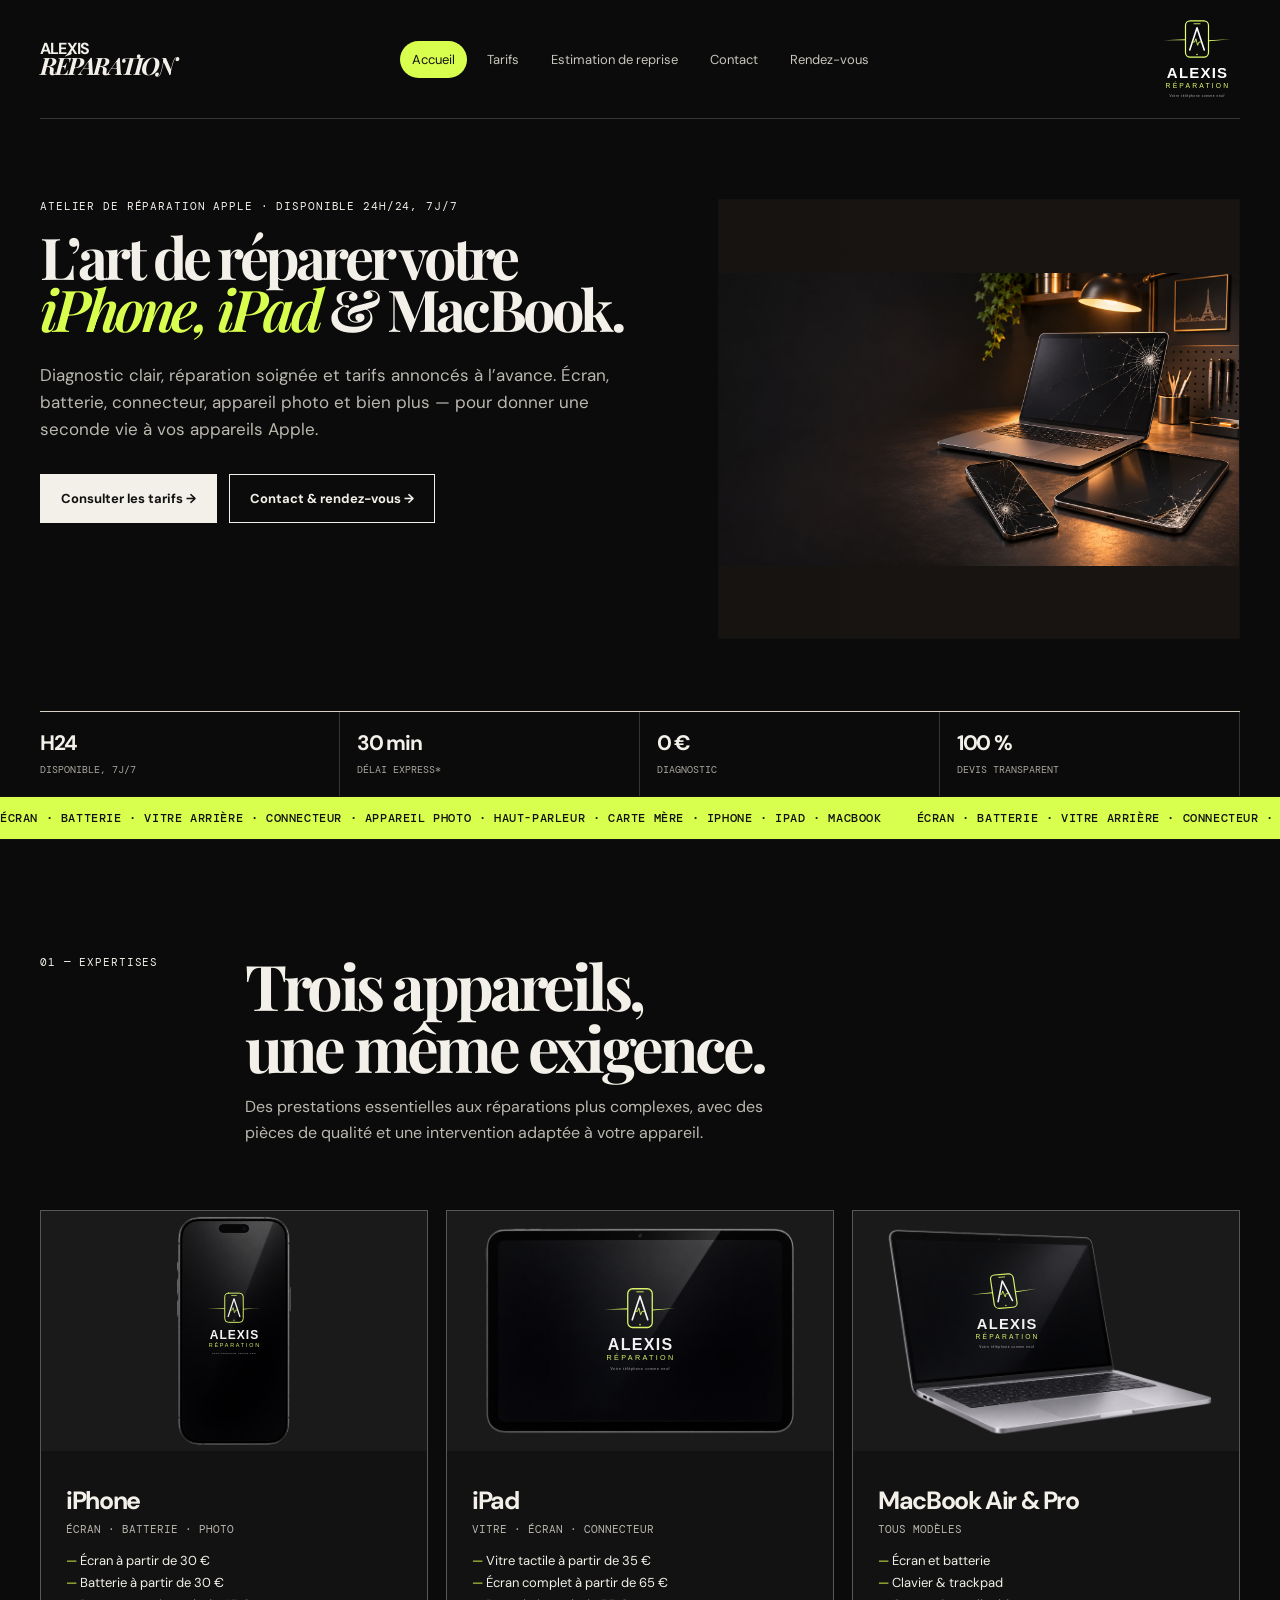
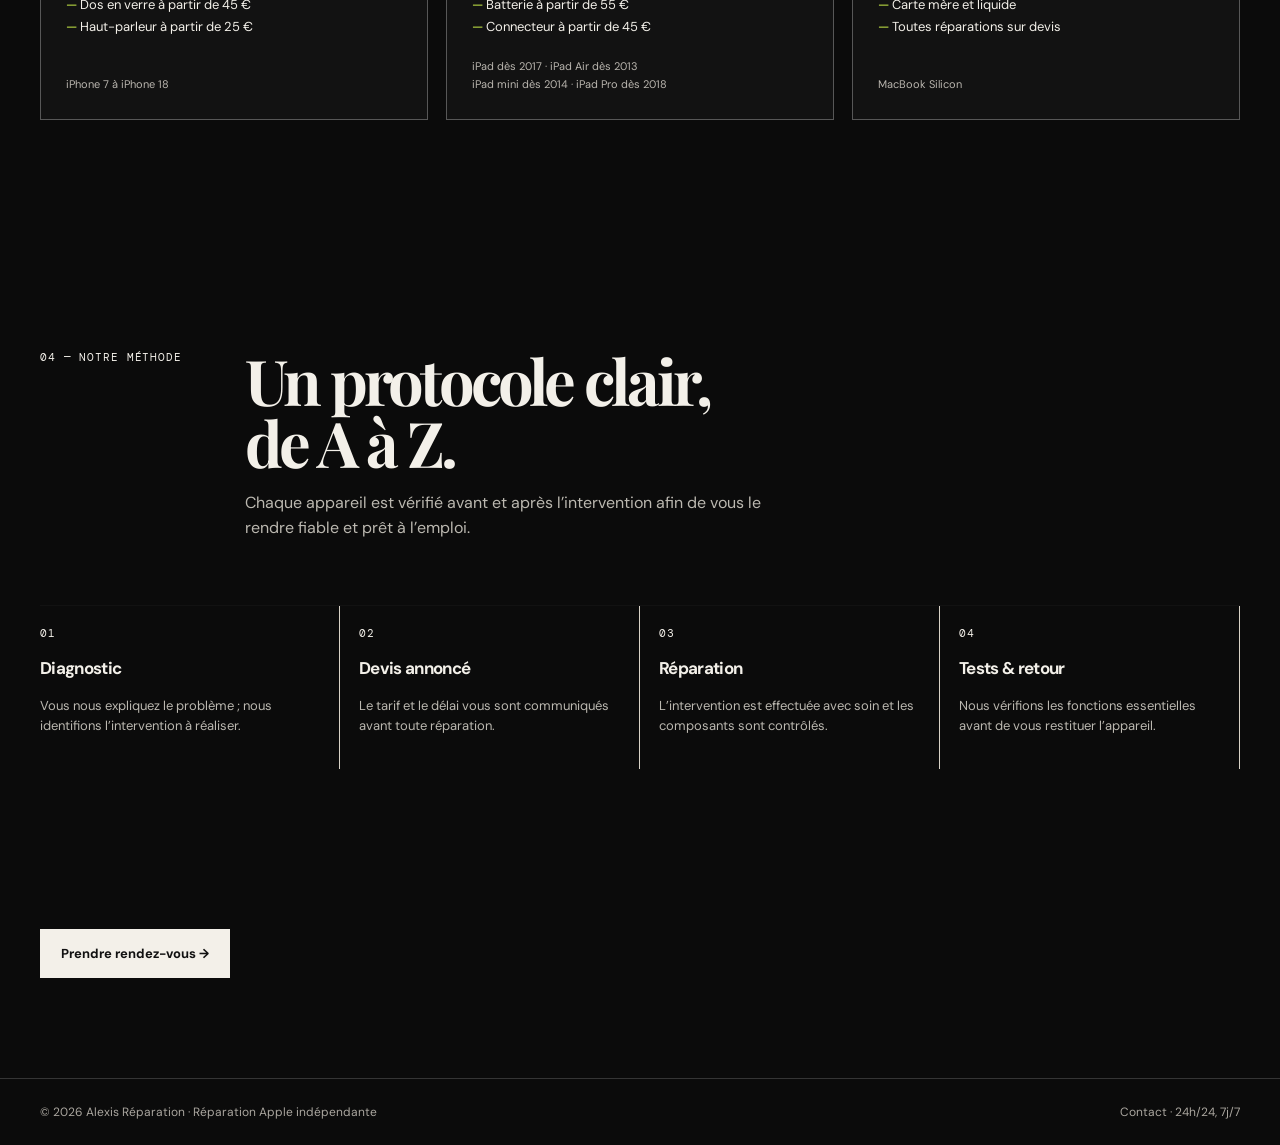
==== index.html @ 1ca53041 "Remplacer l’estimation de réparation par la reprise iPhone 11 à 18" ====
<!doctype html>
<html lang="fr"><head><meta charset="utf-8"><meta name="viewport" content="width=device-width,initial-scale=1"><meta name="description" content="Alexis Réparation — iPhone, iPad et MacBook. Contact : 0489 43 10 75. Disponible 24h/24, 7j/7."><title>Accueil — Alexis Réparation</title><link rel="stylesheet" href="style.css"></head><body>
<header class="shell topbar"><a class="logo" href="index.html" aria-label="Alexis Réparation, accueil">ALEXIS<b>RÉPARATION</b></a><nav class="site-nav" aria-label="Navigation principale"><a href="index.html" aria-current="page">Accueil</a><a href="tarifs.html">Tarifs</a><a href="estimation.html">Estimation de reprise</a><a href="contact.html">Contact</a><a href="rendez-vous.html">Rendez-vous</a></nav><a class="header-logo" href="index.html" aria-label="Alexis Réparation, accueil"><img src="logo-entete.svg" alt="Logo Alexis Réparation" width="86" height="90"></a></header>
<main><section class="hero"><div class="shell"><div class="hero-grid"><div><div class="eyebrow">Atelier de réparation Apple · disponible 24h/24, 7j/7</div><h1>L’art de réparer votre <em>iPhone, iPad</em> & MacBook.</h1><p class="lede">Diagnostic clair, réparation soignée et tarifs annoncés à l’avance. Écran, batterie, connecteur, appareil photo et bien plus — pour donner une seconde vie à vos appareils Apple.</p><div class="hero-actions"><a class="button dark" href="tarifs.html">Consulter les tarifs →</a><a class="button" href="rendez-vous.html">Contact & rendez-vous →</a></div></div><div class="hero-photo" aria-label="iPhone, iPad et MacBook avec écrans fissurés"></div></div><div class="stats"><div class="stat"><b>H24</b><span>Disponible, 7j/7</span></div><div class="stat"><b>30 min</b><span>Délai express*</span></div><div class="stat"><b>0 €</b><span>Diagnostic</span></div><div class="stat"><b>100 %</b><span>Devis transparent</span></div></div></div></section><div class="ticker"><span>ÉCRAN · BATTERIE · VITRE ARRIÈRE · CONNECTEUR · APPAREIL PHOTO · HAUT-PARLEUR · CARTE MÈRE · IPHONE · IPAD · MACBOOK</span><span>ÉCRAN · BATTERIE · VITRE ARRIÈRE · CONNECTEUR · APPAREIL PHOTO · HAUT-PARLEUR · CARTE MÈRE · IPHONE · IPAD · MACBOOK</span></div><section class="section" id="services"><div class="shell"><div class="section-top"><div class="number">01 — Expertises</div><div><h2 class="page-title">Trois appareils,<br>une même exigence.</h2><p>Des prestations essentielles aux réparations plus complexes, avec des pièces de qualité et une intervention adaptée à votre appareil.</p></div></div><div class="services"><article class="service"><svg class="service-image" xmlns="http://www.w3.org/2000/svg" viewBox="0 0 1024 1536" role="img" aria-label="iPhone avec le logo Alexis Réparation à l’écran"><image href="iphone.png" width="1024" height="1536"/><g transform="translate(207 420)" opacity="0.95"><image href="logo-ecran.svg" width="610" height="610"/></g></svg><h3>iPhone</h3><p>ÉCRAN · BATTERIE · PHOTO</p><ul><li>Écran à partir de 30 €</li><li>Batterie à partir de 30 €</li><li>Dos en verre à partir de 45 €</li><li>Haut-parleur à partir de 25 €</li></ul><small class="supported-models">iPhone 7 à iPhone 18</small></article><article class="service"><svg class="service-image" xmlns="http://www.w3.org/2000/svg" viewBox="0 0 1536 1024" role="img" aria-label="iPad avec le logo Alexis Réparation à l’écran"><image href="ipad.png" width="1536" height="1024"/><g transform="translate(498 238)" opacity="0.95"><image href="logo-ecran.svg" width="540" height="540"/></g></svg><h3>iPad</h3><p>VITRE · ÉCRAN · CONNECTEUR</p><ul><li>Vitre tactile à partir de 35 €</li><li>Écran complet à partir de 65 €</li><li>Batterie à partir de 55 €</li><li>Connecteur à partir de 45 €</li></ul><small class="supported-models">iPad dès 2017 · iPad Air dès 2013<br>iPad mini dès 2014 · iPad Pro dès 2018</small></article><article class="service"><svg class="service-image" xmlns="http://www.w3.org/2000/svg" viewBox="0 0 1536 1024" role="img" aria-label="MacBook avec le logo Alexis Réparation à l’écran"><image href="macbook.png" width="1536" height="1024"/><g transform="matrix(1 -0.08 0.14 0.93 315 210)" opacity="0.95"><svg width="500" height="500" viewBox="0 0 980 980"><defs><clipPath id="mac-symbol"><rect width="980" height="520"/></clipPath></defs><image href="logo-ecran.svg" width="980" height="980" clip-path="url(#mac-symbol)"/></svg></g><svg x="350" y="175" width="500" height="500" viewBox="0 0 980 980" opacity="0.95"><defs><clipPath id="mac-lettering"><rect x="0" y="520" width="980" height="460"/></clipPath></defs><image href="logo-ecran.svg" width="980" height="980" clip-path="url(#mac-lettering)"/></svg></svg><h3>MacBook Air & Pro</h3><p>TOUS MODÈLES</p><ul><li>Écran et batterie</li><li>Clavier & trackpad</li><li>Carte mère et liquide</li><li>Toutes réparations sur devis</li></ul><small class="supported-models">MacBook Silicon</small></article></div></div></section><section class="section protocol"><div class="shell"><div class="section-top"><div class="number">04 — Notre méthode</div><div><h2>Un protocole clair,<br>de A à Z.</h2><p>Chaque appareil est vérifié avant et après l’intervention afin de vous le rendre fiable et prêt à l’emploi.</p></div></div><div class="steps"><article class="step"><div class="number">01</div><h3>Diagnostic</h3><p>Vous nous expliquez le problème ; nous identifions l’intervention à réaliser.</p></article><article class="step"><div class="number">02</div><h3>Devis annoncé</h3><p>Le tarif et le délai vous sont communiqués avant toute réparation.</p></article><article class="step"><div class="number">03</div><h3>Réparation</h3><p>L’intervention est effectuée avec soin et les composants sont contrôlés.</p></article><article class="step"><div class="number">04</div><h3>Tests & retour</h3><p>Nous vérifions les fonctions essentielles avant de vous restituer l’appareil.</p></article></div></div></section><div class="shell home-next"><a class="button dark" href="rendez-vous.html">Prendre rendez-vous →</a></div></main>
<footer class="site-footer"><div class="shell"><span>© 2026 Alexis Réparation · Réparation Apple indépendante</span><a href="contact.html">Contact · 24h/24, 7j/7</a></div></footer>

</body></html>
---- style.css ----
@import url('https://fonts.googleapis.com/css2?family=DM+Mono:wght@400;500&family=DM+Sans:opsz,wght@9..40,400;9..40,500;9..40,600;9..40,700&family=Playfair+Display:ital,wght@0,600;0,700;1,600&display=swap');
    :root{--ink:#121212;--cream:#f6f2e9;--paper:#fffdfa;--line:#d8d2c6;--acid:#d8ff4d;--orange:#fe6c3b;--muted:#706d67}*{box-sizing:border-box}html{scroll-behavior:smooth}body{margin:0;background:var(--cream);color:var(--ink);font-family:"DM Sans",sans-serif}a{color:inherit;text-decoration:none}.shell{width:min(1200px,calc(100% - 40px));margin:auto}.topbar{height:80px;display:flex;align-items:center;justify-content:space-between;border-bottom:1px solid var(--line)}.logo{font-size:16px;font-weight:700;letter-spacing:-.05em;line-height:.8}.logo b{display:block;font-family:"Playfair Display";font-size:24px;font-style:italic;letter-spacing:-.09em}.call{border:1px solid var(--ink);border-radius:999px;padding:11px 17px;font-size:12px;font-weight:700;transition:.2s}.call:hover{background:var(--ink);color:white}.eyebrow,.number{font-family:"DM Mono",monospace;font-size:11px;letter-spacing:.08em;text-transform:uppercase}.hero{position:relative;overflow:hidden;padding:80px 0 0;min-height:660px;background:var(--paper)}.hero-grid{display:grid;grid-template-columns:1.1fr .9fr;gap:40px}.hero h1{font-family:"Playfair Display",serif;font-size:clamp(53px,7vw,95px);line-height:.91;letter-spacing:-.065em;margin:17px 0 27px;max-width:760px}.hero h1 em{font-weight:600;color:var(--orange)}.lede{max-width:610px;font-size:17px;line-height:1.6;color:#4c4a45}.hero-actions{display:flex;gap:12px;flex-wrap:wrap;margin-top:31px}.button{display:inline-flex;align-items:center;gap:8px;padding:15px 20px;border:1px solid var(--ink);font-size:13px;font-weight:700}.button.dark{background:var(--ink);color:white}.button:hover{transform:translateY(-2px)}.device-visual{align-self:end;height:440px;position:relative;background:#222;border-radius:220px 220px 0 0;overflow:hidden;background:radial-gradient(circle at 38% 35%,#faefc6 0 8%,transparent 9%),radial-gradient(circle at 68% 65%,#d8ff4d 0 12%,transparent 13%),linear-gradient(145deg,#e6ae74,#a34d3a 54%,#161b25 55%)}.device-visual:before{content:"";position:absolute;inset:57px 19% 0;border:10px solid #171717;border-bottom:0;border-radius:31px 31px 0 0;background:linear-gradient(135deg,#e3ffc2,#5fa4a0 50%,#f5a665);box-shadow:0 0 0 12px #353535}.device-visual:after{content:"A";position:absolute;left:44%;top:130px;color:white;font-family:"Playfair Display";font-size:120px;font-style:italic;text-shadow:0 8px 20px #0005}.stats{display:grid;grid-template-columns:repeat(4,1fr);border-top:1px solid var(--line);margin-top:72px}.stat{padding:17px 10px 18px 0;border-right:1px solid var(--line)}.stat+ .stat{padding-left:17px}.stat b{display:block;font-size:21px;letter-spacing:-.06em}.stat span{font-family:"DM Mono";font-size:10px;text-transform:uppercase;color:var(--muted)}.ticker{overflow:hidden;white-space:nowrap;background:var(--acid);border-block:1px solid var(--ink);padding:13px 0;font-family:"DM Mono";font-size:12px;font-weight:500;letter-spacing:.05em}.ticker span{padding-right:35px}.section{padding:115px 0}.section-top{display:grid;grid-template-columns:180px 1fr;gap:25px;margin-bottom:48px}.section-top h2{margin:0;font-family:"Playfair Display";font-size:clamp(39px,5vw,63px);line-height:.98;letter-spacing:-.06em}.section-top p{max-width:540px;color:var(--muted);font-size:16px;line-height:1.6}.services{display:grid;grid-template-columns:repeat(3,1fr);gap:18px}.service{min-height:390px;display:flex;flex-direction:column;justify-content:flex-end;padding:25px;border:1px solid var(--ink);background:var(--paper);position:relative;overflow:hidden}.service:before{content:"";position:absolute;inset:0 0 40%;background:linear-gradient(145deg,#f2c990,#a6d0c9);opacity:.9}.service:nth-child(2):before{background:linear-gradient(145deg,#d1f0ff,#656cd8)}.service:nth-child(3):before{background:linear-gradient(145deg,#f3d0b4,#a34939)}.service:after{content:"";position:absolute;width:52%;aspect-ratio:1/1.45;border:8px solid #202020;border-radius:17px 17px 0 0;left:24%;top:38px;background:#f9f2cd;box-shadow:0 5px 0 #555}.service:nth-child(2):after{width:72%;left:14%;aspect-ratio:1.1/1;border-radius:12px;background:#cae7ff}.service:nth-child(3):after{width:70%;left:15%;aspect-ratio:1.5/.9;border-radius:8px 8px 0 0;background:#cfddff}.service>*{position:relative;z-index:1}.service h3{margin:8px 0 5px;font-size:25px;letter-spacing:-.055em}.service p{margin:0;color:#51504c;font-family:"DM Mono";font-size:11px}.service ul{padding:0;margin:16px 0 0;display:grid;gap:5px;list-style:none;font-size:13px}.service li:before{content:"— ";color:var(--orange)}.pricing{background:var(--ink);color:var(--paper)}.pricing .section-top p{color:#c2c0ba}.pill-row{display:flex;gap:7px;flex-wrap:wrap;margin-bottom:22px}.pill{padding:9px 14px;border:1px solid #66635d;border-radius:999px;background:transparent;color:inherit;font:inherit;font-size:12px;cursor:pointer}.pill.active,.pill:hover{background:var(--acid);border-color:var(--acid);color:var(--ink)}.price-grid{display:grid;grid-template-columns:repeat(3,1fr);gap:12px}.price-card{min-height:260px;padding:21px;border:1px solid #595751;background:#1c1c1c}.price-card.featured{background:var(--acid);color:var(--ink)}.price-card h3{font-size:23px;letter-spacing:-.06em;margin:35px 0 14px}.tag{font-family:"DM Mono";font-size:10px;letter-spacing:.07em}.rate{display:flex;justify-content:space-between;gap:10px;padding:9px 0;border-top:1px solid #ffffff33;font-size:13px}.featured .rate{border-color:#0003}.calculator{background:var(--orange);padding:105px 0}.calc-grid{display:grid;grid-template-columns:1fr 1fr;gap:80px}.calculator h2{font-family:"Playfair Display";font-size:clamp(43px,5vw,65px);letter-spacing:-.06em;line-height:.94;margin:15px 0}.calculator p{line-height:1.6;max-width:490px}.selects{padding:28px;background:var(--paper);border:1px solid var(--ink)}label{display:block;margin:15px 0 7px;font-family:"DM Mono";font-size:11px;text-transform:uppercase}select{width:100%;padding:15px;border:1px solid var(--ink);border-radius:0;background:white;font:inherit;font-weight:600}.estimate{margin-top:20px;padding:17px;background:var(--acid);display:none}.estimate.show{display:block}.estimate small{display:block;font-family:"DM Mono";font-size:10px;text-transform:uppercase}.estimate b{font-family:"Playfair Display";font-size:36px;letter-spacing:-.06em}.protocol{background:var(--paper)}.steps{display:grid;grid-template-columns:repeat(4,1fr);border-top:1px solid var(--ink)}.step{padding:20px 19px 20px 0;border-right:1px solid var(--line)}.step+.step{padding-left:19px}.step h3{font-size:17px;letter-spacing:-.04em}.step p{font-size:13px;color:var(--muted);line-height:1.55}.contact{padding:95px 0;background:#19251e;color:var(--paper)}.contact-grid{display:grid;grid-template-columns:1fr .8fr;gap:80px}.contact h2{font-family:"Playfair Display";font-size:clamp(45px,6vw,76px);line-height:.92;letter-spacing:-.07em;margin:12px 0}.contact h2 em{color:var(--acid)}.big-phone{display:block;margin-top:35px;font-family:"DM Mono";font-size:clamp(22px,3vw,38px);color:var(--acid)}.info{border-top:1px solid #ffffff44;padding:18px 0;font-size:15px}.info small{display:block;margin-bottom:4px;color:#adb6ad;font-family:"DM Mono";font-size:10px;letter-spacing:.05em}.foot{display:flex;justify-content:space-between;gap:25px;padding:20px 0;font-family:"DM Mono";font-size:10px;color:#b4b9b4}@media(max-width:760px){.shell{width:min(100% - 30px,1200px)}.hero{padding-top:55px}.hero-grid,.calc-grid,.contact-grid{grid-template-columns:1fr}.device-visual{height:290px;margin-top:15px}.stats{grid-template-columns:repeat(2,1fr);margin-top:40px}.stats .stat:nth-child(2){border-right:0}.services,.price-grid{grid-template-columns:1fr}.section{padding:75px 0}.section-top{grid-template-columns:1fr;gap:12px}.steps{grid-template-columns:1fr}.step{border-right:0;border-bottom:1px solid var(--line);padding:18px 0}.step+.step{padding-left:0}.contact-grid{gap:35px}.foot{display:block;line-height:1.8}}
    /* La photographie d'atelier rapproche le haut de page du rendu éditorial de la référence. */
    .hero-photo{align-self:end;min-height:440px;background-color:#171411;background-image:linear-gradient(90deg,rgba(18,18,18,.18),transparent 65%),url('atelier-reparation-hero.png');background-position:center;background-size:cover,contain;background-repeat:no-repeat;border:1px solid var(--ink)}
    .hero-grid>div{min-width:0}
    .hero h1{font-size:clamp(42px,4.5vw,78px);max-width:640px;overflow-wrap:anywhere}
    @media(max-width:760px){.hero-photo{min-height:270px}}
    /* Les illustrations restent dans la zone visuelle haute des cartes. */
    .service:before,.service:after{z-index:0}
    .service:after{display:none}
    .service{min-height:470px}
    .service:before{inset:0 0 46%;opacity:1;background:#e6d1a8 url('iphone.png') center/contain no-repeat}
    .service:nth-child(2):before{background:#bedcf4 url('ipad.png') center/contain no-repeat}
    .service:nth-child(3):before{background:#d6a18e url('macbook.png') center/contain no-repeat}
    .hero h1 em{color:var(--acid)}
    .ticker{color:#111}
    .service li:before{color:var(--acid)}
    /* Déclinaison noire intégrale. */
    body,.hero,.protocol,.calculator,.contact{background:#0b0b0b;color:#f3f0e9}
    .topbar{border-color:#353535}.lede,.section-top p,.step p{color:#bbb8b0}.stat{border-color:#353535}.stat span{color:#aaa69f}
    .button{border-color:#f3f0e9}.button.dark{background:#f3f0e9;color:#111}.button:not(.dark):hover{background:#f3f0e9;color:#111}
    .service{background:#121212;border-color:#575757}.service p{color:#b9b5ae}.service:before{background-color:#1a1a1a}.service:nth-child(2):before{background-color:#1a1a1a}.service:nth-child(3):before{background-color:#1a1a1a}
    .calculator{border-block:1px solid #3f3f3f}.selects{background:#151515;border-color:#5f5f5f}.selects label{color:#ddd8cf}select{background:#0b0b0b;color:#f3f0e9;border-color:#5f5f5f}.estimate{background:var(--acid);color:#111}
    .contact{border-top:1px solid #3f3f3f}.info{border-color:#3f3f3f}.foot{color:#9f9b93}
  

/* Navigation commune et formulaires */
body{margin:0;color-scheme:dark;font-family:"DM Sans",system-ui,sans-serif}
.topbar{height:auto;min-height:90px;gap:24px;padding-block:22px;flex-wrap:wrap}
.site-nav{display:flex;gap:8px;flex-wrap:wrap;align-items:center;justify-content:center}
.site-nav a{padding:9px 11px;font-size:13px;border:1px solid transparent;border-radius:99px;color:#c9c6bf}
.site-nav a:hover,.site-nav a[aria-current="page"]{background:var(--acid);color:#111}
.call{border-color:#636363;color:#f3f0e9}.call:hover{background:var(--acid);color:#111}
.site-footer{border-top:1px solid #353535;padding:25px 0;margin-top:35px}
.site-footer .shell{display:flex;justify-content:space-between;gap:20px;flex-wrap:wrap;color:#aaa69f;font-size:12px}
.page-title{margin:0;font-family:"Playfair Display",Georgia,serif;font-size:clamp(39px,5vw,63px);line-height:1.05;letter-spacing:-.05em}
.page-calculator{min-height:65vh;padding-top:85px}
.home-next{padding:45px 0 65px}.home-next h2{font-family:"Playfair Display",Georgia,serif;font-size:36px;letter-spacing:-.04em;margin:0 0 12px}.home-next p{color:#bbb8b0}
.form-heading{padding:65px 0 35px}.form-heading p{max-width:650px;color:#bbb8b0;line-height:1.7}
.form-layout{display:grid;grid-template-columns:.8fr 1.2fr;gap:45px;padding-bottom:70px;align-items:start}
.contact-aside{padding:25px;background:#141414;border:1px solid #444;min-width:0}.contact-aside h2{font-family:"Playfair Display",Georgia,serif;font-size:32px;margin:0 0 20px}
.contact-aside a{overflow-wrap:anywhere}.contact-aside p{color:#bbb8b0;line-height:1.6}
.repair-form{padding:30px;background:#141414;border:1px solid #555}
.form-fields{display:grid;grid-template-columns:1fr 1fr;gap:18px}.field label{margin:0 0 8px;font-size:11px;line-height:1.6}.field.wide{grid-column:1/-1}
input,textarea,.repair-form select{box-sizing:border-box;width:100%;padding:13px;background:#0b0b0b;color:#f3f0e9;border:1px solid #666;border-radius:0;font:inherit}
textarea{min-height:115px;resize:vertical}input:focus,textarea:focus,select:focus{outline:2px solid var(--acid);outline-offset:3px}
.repair-form .button{cursor:pointer;margin-top:24px;background:var(--acid);color:#111;border-color:var(--acid);font:inherit;font-weight:700}
.form-note,.form-status{font-size:13px;color:#bbb8b0;line-height:1.6}.form-status{color:var(--acid)}
.service{justify-content:flex-start;padding:0 25px 25px;min-height:0}.service:before{display:none}
.service-image{position:relative;z-index:0;display:block;width:calc(100% + 50px);height:240px;object-fit:contain;background:#1a1a1a;margin:0 -25px 25px}
.supported-models{display:block;margin-top:auto;padding-top:22px;color:#b9b5ae;font-size:11px;line-height:1.7}
@media(max-width:1000px){.topbar{justify-content:center}.logo{margin-right:auto}.site-nav{order:3;flex-basis:100%}}
@media(max-width:760px){.form-layout{grid-template-columns:1fr;gap:25px}.form-fields{grid-template-columns:1fr}.field.wide{grid-column:auto}.repair-form{padding:22px}.site-nav{gap:3px;justify-content:flex-start}.site-nav a{font-size:12px;padding:9px}.page-calculator{padding-top:55px}.calc-grid{gap:30px}.topbar .call{font-size:10px;padding:10px}.price-grid{grid-template-columns:1fr}}
.topbar{display:grid;grid-template-columns:minmax(0,1fr) auto minmax(0,1fr);gap:20px;padding-block:14px}
.topbar>.logo{grid-column:1;grid-row:1;justify-self:start;margin:0}
.topbar>.site-nav{grid-column:2;grid-row:1;order:initial;justify-content:center;flex-basis:auto}
.header-logo{grid-column:3;grid-row:1;justify-self:end;display:block;line-height:0}
.header-logo img{display:block;width:86px;height:90px;object-fit:contain}
.iphone-catalog{grid-column:1/-1;min-width:0}
.catalogue-heading{display:flex;align-items:flex-start;flex-wrap:wrap;gap:20px;margin:10px 0 28px}
.catalogue-heading h2{margin:0;font-size:26px;letter-spacing:-.04em;line-height:1.2}
.catalogue-heading h2:focus{outline:none}.catalogue-heading h2:focus-visible{outline:2px solid var(--acid);outline-offset:6px}
.catalogue-heading p{color:#bbb8b0;line-height:1.6;margin:9px 0 0;font-size:14px}
.model-grid{display:grid;grid-template-columns:repeat(4,minmax(0,1fr));gap:18px}
.model-tile{display:flex;align-items:center;gap:14px;min-width:0;min-height:112px;padding:18px;background:#1c1c1c;color:#f3f0e9;border:1px solid #515151;border-radius:16px;text-align:left;font:inherit;cursor:pointer;transition:background .18s,border-color .18s,transform .18s}
.model-tile:hover{border-color:var(--acid);background:#252b18;transform:translateY(-3px)}
.model-tile:focus-visible,.catalogue-back:focus-visible{outline:2px solid var(--acid);outline-offset:4px}
.model-thumbnail{flex:0 0 45px;height:68px;display:flex;justify-content:center;align-items:center}
.model-thumbnail img{display:block;width:45px;height:68px;object-fit:contain}
.model-label{font-size:17px;font-weight:700;line-height:1.3;letter-spacing:-.03em;overflow-wrap:anywhere}
.model-arrow{margin-left:auto;color:var(--acid);font-size:26px;line-height:1;flex-shrink:0}
.model-detail{display:block;margin-top:7px;font-size:11px;font-weight:400;line-height:1.5;color:#bbb8b0;letter-spacing:0}
.model-chip-group{margin:0 0 34px}.model-chip-title{margin:0 0 16px;padding-bottom:12px;border-bottom:1px solid #454545;color:var(--acid);font-size:20px;letter-spacing:-.03em}
.catalogue-back{background:transparent;color:var(--acid);border:1px solid #555;border-radius:99px;padding:10px 14px;font:inherit;font-size:13px;cursor:pointer;white-space:nowrap}
.catalogue-back:hover{background:var(--acid);color:#111;border-color:var(--acid)}
.catalogue-actions{margin-top:26px}.book-model{background:var(--acid);border-color:var(--acid);color:#111}
@media(max-width:1050px){.model-grid{grid-template-columns:repeat(3,minmax(0,1fr))}}
@media(max-width:800px){.model-grid{grid-template-columns:repeat(2,minmax(0,1fr))}}
@media(max-width:490px){.model-grid{grid-template-columns:1fr;gap:12px}.model-tile{min-height:95px}.model-label{font-size:18px}.catalogue-heading h2{font-size:23px}}
@media(max-width:850px){.topbar{grid-template-columns:1fr 1fr;gap:12px}.topbar>.logo{grid-column:1}.header-logo{grid-column:2}.topbar>.site-nav{grid-column:1/-1;grid-row:2;justify-content:center}.header-logo img{width:70px;height:74px}}

/* Estimation de reprise */
.trade-section{padding:85px 0 100px;min-height:70vh}
.trade-layout{display:grid;grid-template-columns:1fr 1fr;gap:65px;align-items:start}
.trade-intro h1{margin-top:20px}.trade-intro h1 em{color:var(--acid);font-weight:600}
.trade-intro>p{max-width:510px;line-height:1.7;color:#bbb8b0;font-size:16px}
.trade-intro .trade-range{display:inline-block;color:var(--acid);font-family:"DM Mono",monospace;font-size:13px;border:1px solid #454545;border-radius:99px;padding:8px 15px}
.trade-intro .trade-caption{font-size:13px;max-width:430px}
.trade-form{padding:30px;background:#151515;border:1px solid #555;min-width:0}
.trade-form>label{margin-top:0}.trade-form select{font-size:16px}
.trade-states{border:0;padding:0;margin:30px 0 0;min-width:0}
.trade-states legend{font-family:"DM Mono",monospace;text-transform:uppercase;font-size:11px;letter-spacing:.04em;margin-bottom:14px}
.trade-state-grid{display:grid;grid-template-columns:1fr 1fr;gap:12px}
.trade-state{display:flex;align-items:center;gap:11px;margin:0;padding:16px 12px;background:#0b0b0b;border:1px solid #555;cursor:pointer;text-transform:none;font-family:inherit;letter-spacing:normal}
.trade-state input{width:17px;height:17px;flex-shrink:0;accent-color:var(--acid);padding:0}
.trade-state strong{display:block;font-size:14px}.trade-state small{display:block;margin-top:5px;color:#aaa69f;line-height:1.5;font-size:11px}
.trade-state:has(input:checked){background:#242b15;border-color:var(--acid)}.trade-state:has(input:checked) strong{color:var(--acid)}
.trade-state:focus-within{outline:2px solid var(--acid);outline-offset:3px}
.trade-prompt{font-size:13px;color:#bbb8b0;line-height:1.6;margin:24px 0 0}
.trade-result{display:flex;flex-direction:column;gap:9px;background:var(--acid);color:#111;padding:24px;margin-top:25px}
.trade-result-label{font-family:"DM Mono",monospace;font-size:10px;text-transform:uppercase}
.trade-result>strong{font-size:56px;letter-spacing:-.06em;line-height:1.1}
.trade-result>span:not(.trade-result-label){font-weight:700;font-size:14px}.trade-result>small{font-size:11px;line-height:1.6}
.trade-contact{display:flex;justify-content:center;text-align:center;margin-top:16px;font-size:13px;line-height:1.5}
.trade-result[hidden],.trade-contact[hidden],.trade-prompt[hidden]{display:none}
@media(max-width:1000px){.trade-layout{gap:35px}}
@media(max-width:760px){.trade-section{padding:55px 0 65px}.trade-layout{grid-template-columns:1fr}.trade-form{padding:22px}}
@media(max-width:380px){.trade-state-grid{grid-template-columns:1fr}}
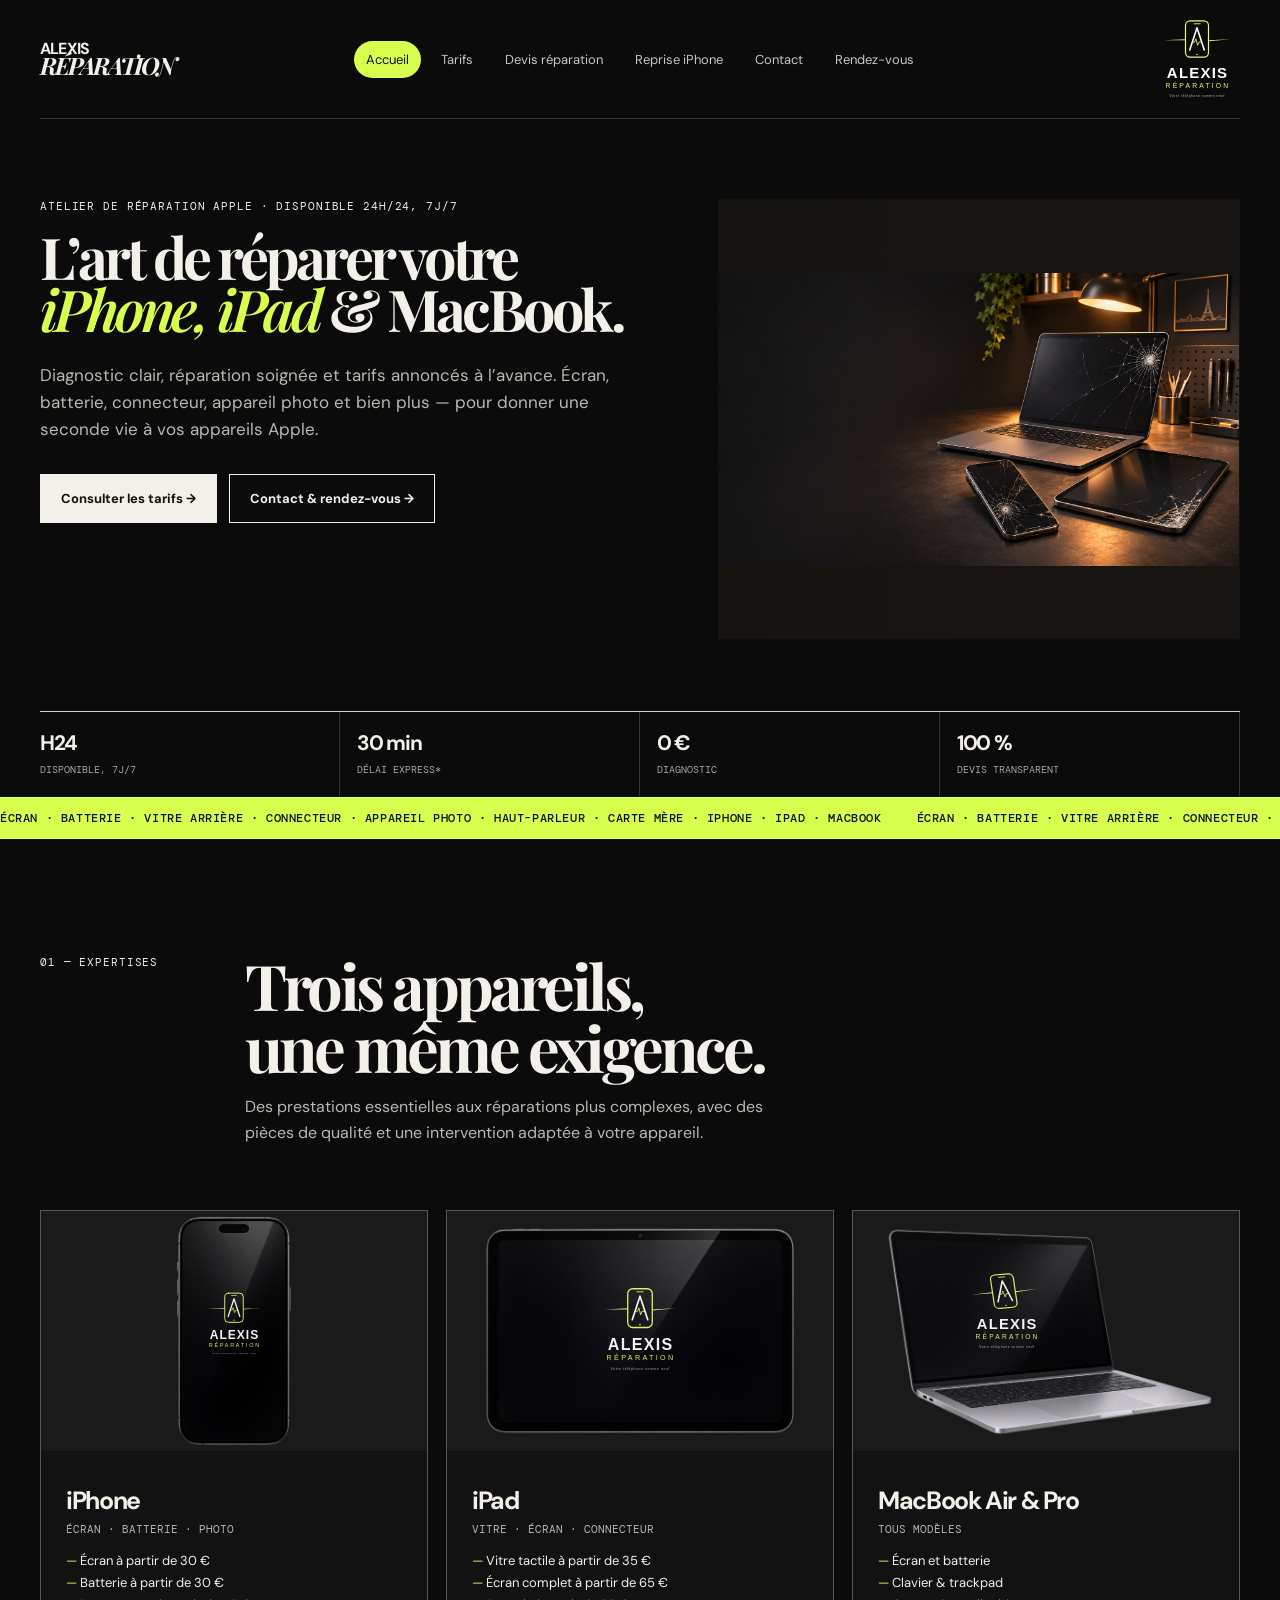
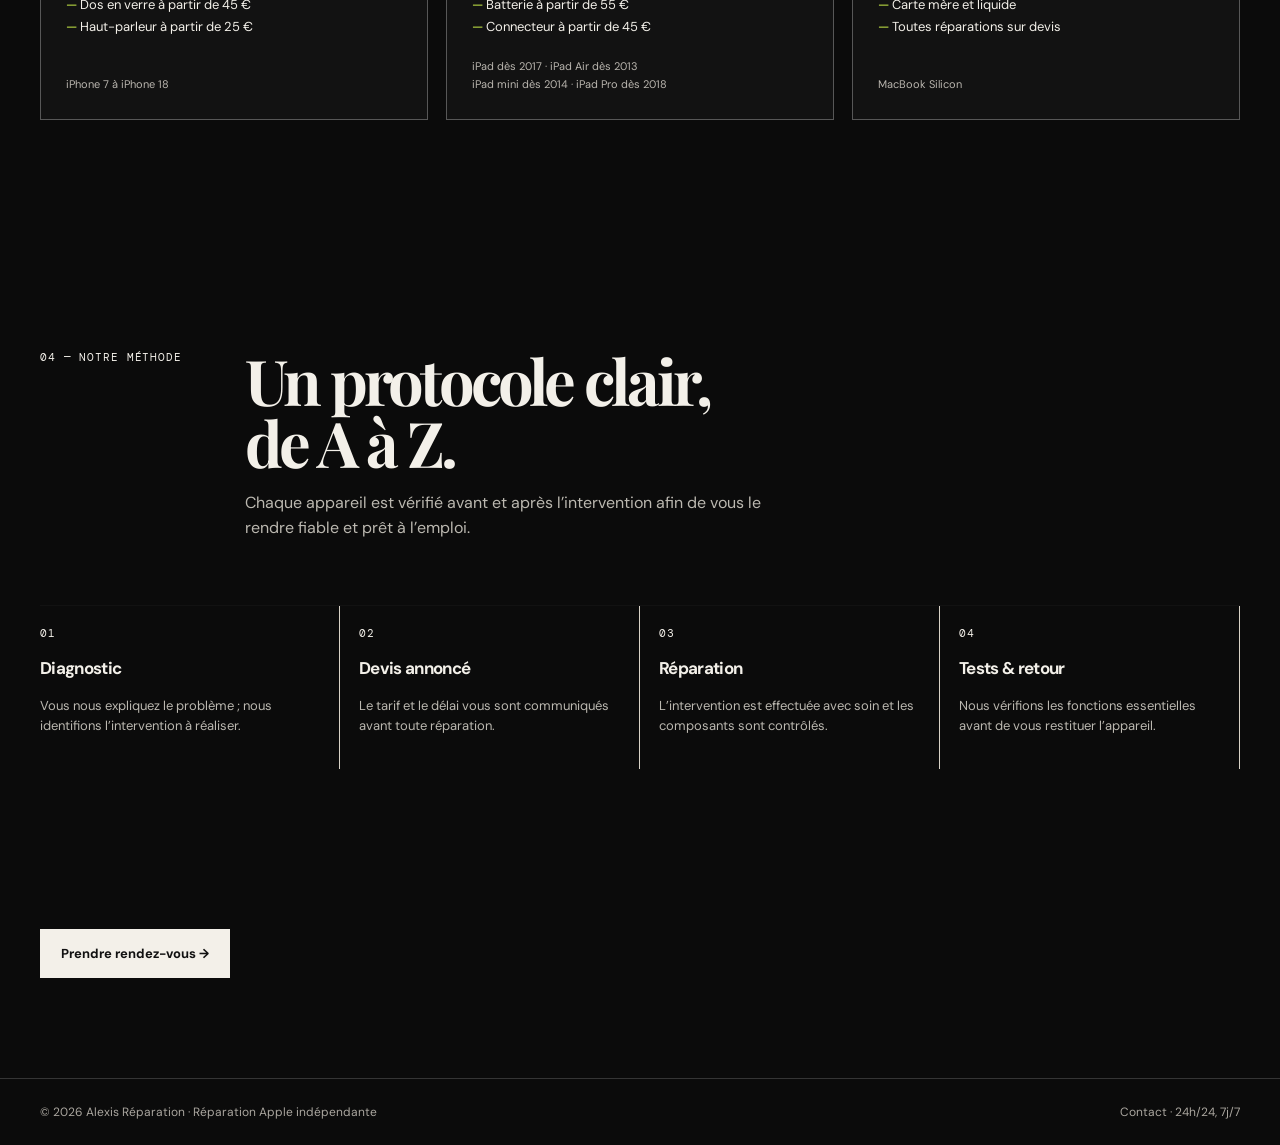
==== commit aa3adb36: "Séparer les devis réparation de la page Contact" ====
--- a/index.html
+++ b/index.html
@@ -1,6 +1,6 @@
 <!doctype html>
 <html lang="fr"><head><meta charset="utf-8"><meta name="viewport" content="width=device-width,initial-scale=1"><meta name="description" content="Alexis Réparation — iPhone, iPad et MacBook. Contact : 0489 43 10 75. Disponible 24h/24, 7j/7."><title>Accueil — Alexis Réparation</title><link rel="stylesheet" href="style.css"></head><body>
-<header class="shell topbar"><a class="logo" href="index.html" aria-label="Alexis Réparation, accueil">ALEXIS<b>RÉPARATION</b></a><nav class="site-nav" aria-label="Navigation principale"><a href="index.html" aria-current="page">Accueil</a><a href="tarifs.html">Tarifs</a><a href="estimation.html">Estimation de reprise</a><a href="contact.html">Contact</a><a href="rendez-vous.html">Rendez-vous</a></nav><a class="header-logo" href="index.html" aria-label="Alexis Réparation, accueil"><img src="logo-entete.svg" alt="Logo Alexis Réparation" width="86" height="90"></a></header>
+<header class="shell topbar"><a class="logo" href="index.html" aria-label="Alexis Réparation, accueil">ALEXIS<b>RÉPARATION</b></a><nav class="site-nav" aria-label="Navigation principale"><a href="index.html" aria-current="page">Accueil</a><a href="tarifs.html">Tarifs</a><a href="devis-reparation.html">Devis réparation</a><a href="estimation.html">Reprise iPhone</a><a href="contact.html">Contact</a><a href="rendez-vous.html">Rendez-vous</a></nav><a class="header-logo" href="index.html" aria-label="Alexis Réparation, accueil"><img src="logo-entete.svg" alt="Logo Alexis Réparation" width="86" height="90"></a></header>
 <main><section class="hero"><div class="shell"><div class="hero-grid"><div><div class="eyebrow">Atelier de réparation Apple · disponible 24h/24, 7j/7</div><h1>L’art de réparer votre <em>iPhone, iPad</em> & MacBook.</h1><p class="lede">Diagnostic clair, réparation soignée et tarifs annoncés à l’avance. Écran, batterie, connecteur, appareil photo et bien plus — pour donner une seconde vie à vos appareils Apple.</p><div class="hero-actions"><a class="button dark" href="tarifs.html">Consulter les tarifs →</a><a class="button" href="rendez-vous.html">Contact & rendez-vous →</a></div></div><div class="hero-photo" aria-label="iPhone, iPad et MacBook avec écrans fissurés"></div></div><div class="stats"><div class="stat"><b>H24</b><span>Disponible, 7j/7</span></div><div class="stat"><b>30 min</b><span>Délai express*</span></div><div class="stat"><b>0 €</b><span>Diagnostic</span></div><div class="stat"><b>100 %</b><span>Devis transparent</span></div></div></div></section><div class="ticker"><span>ÉCRAN · BATTERIE · VITRE ARRIÈRE · CONNECTEUR · APPAREIL PHOTO · HAUT-PARLEUR · CARTE MÈRE · IPHONE · IPAD · MACBOOK</span><span>ÉCRAN · BATTERIE · VITRE ARRIÈRE · CONNECTEUR · APPAREIL PHOTO · HAUT-PARLEUR · CARTE MÈRE · IPHONE · IPAD · MACBOOK</span></div><section class="section" id="services"><div class="shell"><div class="section-top"><div class="number">01 — Expertises</div><div><h2 class="page-title">Trois appareils,<br>une même exigence.</h2><p>Des prestations essentielles aux réparations plus complexes, avec des pièces de qualité et une intervention adaptée à votre appareil.</p></div></div><div class="services"><article class="service"><svg class="service-image" xmlns="http://www.w3.org/2000/svg" viewBox="0 0 1024 1536" role="img" aria-label="iPhone avec le logo Alexis Réparation à l’écran"><image href="iphone.png" width="1024" height="1536"/><g transform="translate(207 420)" opacity="0.95"><image href="logo-ecran.svg" width="610" height="610"/></g></svg><h3>iPhone</h3><p>ÉCRAN · BATTERIE · PHOTO</p><ul><li>Écran à partir de 30 €</li><li>Batterie à partir de 30 €</li><li>Dos en verre à partir de 45 €</li><li>Haut-parleur à partir de 25 €</li></ul><small class="supported-models">iPhone 7 à iPhone 18</small></article><article class="service"><svg class="service-image" xmlns="http://www.w3.org/2000/svg" viewBox="0 0 1536 1024" role="img" aria-label="iPad avec le logo Alexis Réparation à l’écran"><image href="ipad.png" width="1536" height="1024"/><g transform="translate(498 238)" opacity="0.95"><image href="logo-ecran.svg" width="540" height="540"/></g></svg><h3>iPad</h3><p>VITRE · ÉCRAN · CONNECTEUR</p><ul><li>Vitre tactile à partir de 35 €</li><li>Écran complet à partir de 65 €</li><li>Batterie à partir de 55 €</li><li>Connecteur à partir de 45 €</li></ul><small class="supported-models">iPad dès 2017 · iPad Air dès 2013<br>iPad mini dès 2014 · iPad Pro dès 2018</small></article><article class="service"><svg class="service-image" xmlns="http://www.w3.org/2000/svg" viewBox="0 0 1536 1024" role="img" aria-label="MacBook avec le logo Alexis Réparation à l’écran"><image href="macbook.png" width="1536" height="1024"/><g transform="matrix(1 -0.08 0.14 0.93 315 210)" opacity="0.95"><svg width="500" height="500" viewBox="0 0 980 980"><defs><clipPath id="mac-symbol"><rect width="980" height="520"/></clipPath></defs><image href="logo-ecran.svg" width="980" height="980" clip-path="url(#mac-symbol)"/></svg></g><svg x="350" y="175" width="500" height="500" viewBox="0 0 980 980" opacity="0.95"><defs><clipPath id="mac-lettering"><rect x="0" y="520" width="980" height="460"/></clipPath></defs><image href="logo-ecran.svg" width="980" height="980" clip-path="url(#mac-lettering)"/></svg></svg><h3>MacBook Air & Pro</h3><p>TOUS MODÈLES</p><ul><li>Écran et batterie</li><li>Clavier & trackpad</li><li>Carte mère et liquide</li><li>Toutes réparations sur devis</li></ul><small class="supported-models">MacBook Silicon</small></article></div></div></section><section class="section protocol"><div class="shell"><div class="section-top"><div class="number">04 — Notre méthode</div><div><h2>Un protocole clair,<br>de A à Z.</h2><p>Chaque appareil est vérifié avant et après l’intervention afin de vous le rendre fiable et prêt à l’emploi.</p></div></div><div class="steps"><article class="step"><div class="number">01</div><h3>Diagnostic</h3><p>Vous nous expliquez le problème ; nous identifions l’intervention à réaliser.</p></article><article class="step"><div class="number">02</div><h3>Devis annoncé</h3><p>Le tarif et le délai vous sont communiqués avant toute réparation.</p></article><article class="step"><div class="number">03</div><h3>Réparation</h3><p>L’intervention est effectuée avec soin et les composants sont contrôlés.</p></article><article class="step"><div class="number">04</div><h3>Tests & retour</h3><p>Nous vérifions les fonctions essentielles avant de vous restituer l’appareil.</p></article></div></div></section><div class="shell home-next"><a class="button dark" href="rendez-vous.html">Prendre rendez-vous →</a></div></main>
 <footer class="site-footer"><div class="shell"><span>© 2026 Alexis Réparation · Réparation Apple indépendante</span><a href="contact.html">Contact · 24h/24, 7j/7</a></div></footer>
 
--- a/style.css
+++ b/style.css
@@ -107,3 +107,15 @@
 @media(max-width:1000px){.trade-layout{gap:35px}}
 @media(max-width:760px){.trade-section{padding:55px 0 65px}.trade-layout{grid-template-columns:1fr}.trade-form{padding:22px}}
 @media(max-width:380px){.trade-state-grid{grid-template-columns:1fr}}
+.trade-form>label[for="tradeModel"]{margin-top:24px}
+.trade-form select:disabled{opacity:.5;cursor:not-allowed}
+
+/* Formulaire de reprise */
+.buyback-main{padding:60px 0 80px;max-width:950px}.buyback-main>h1{margin:15px 0 18px}.buyback-main>h1 em{color:var(--acid)}.buyback-main>p{color:#bbb8b0;line-height:1.7}.buyback-main .buyback-selection{color:var(--acid);font-weight:700}
+.buyback-panel{min-width:0;margin:30px 0;padding:28px;background:#151515;border:1px solid #505050}.buyback-panel legend{padding:0 10px;font-size:17px;font-weight:700;color:var(--acid)}
+.buyback-hint{display:block;font-size:12px;line-height:1.7;color:#bbb8b0}.buyback-panel>.buyback-hint{margin:0 0 22px}
+.buyback-photos{display:grid;grid-template-columns:repeat(3,minmax(0,1fr));gap:20px}.buyback-photo{min-width:0}.buyback-photo>label{margin:0 0 10px}.photo-preview{height:150px;background:#0b0b0b;border:1px solid #444;display:flex;align-items:center;justify-content:center;overflow:hidden}.photo-preview img{width:100%;height:100%;object-fit:contain}.photo-preview span{font-size:30px;color:#7c855e}.buyback-photo input{font-size:11px;margin-top:9px;padding:8px;max-width:100%}.buyback-photo>small{display:block;font-size:10px;color:#b9b5ae;margin-top:7px;overflow-wrap:anywhere}
+.battery-unavailable{display:flex;gap:8px;align-items:center;font-family:inherit;font-size:11px;text-transform:none;line-height:1.5}.battery-unavailable input{width:16px;height:16px;flex-shrink:0;accent-color:var(--acid)}.buyback-submit{background:var(--acid);color:#111;border-color:var(--acid);cursor:pointer}
+.buyback-error{color:#ffb1a2;font-size:14px;line-height:1.6}.buyback-offer{margin-top:35px;border:1px solid var(--acid);padding:30px;background:#18200c}.buyback-offer h2{margin:0 0 20px;font-size:24px}.buyback-offer>strong{font-size:64px;letter-spacing:-.06em;color:var(--acid)}.buyback-offer p{font-size:13px;line-height:1.7}.buyback-offer .button{background:var(--acid);border-color:var(--acid);color:#111;cursor:pointer;line-height:1.5;text-align:center}.buyback-offer button:disabled{opacity:.6;cursor:wait}
+.buyback-form[hidden],.buyback-offer[hidden],.buyback-error[hidden],.buyback-main [hidden]{display:none}
+@media(max-width:650px){.buyback-panel{padding:20px}.buyback-photos{grid-template-columns:repeat(2,minmax(0,1fr));gap:14px}.buyback-offer{padding:22px}.buyback-offer>strong{font-size:52px}.buyback-submit{width:100%}}
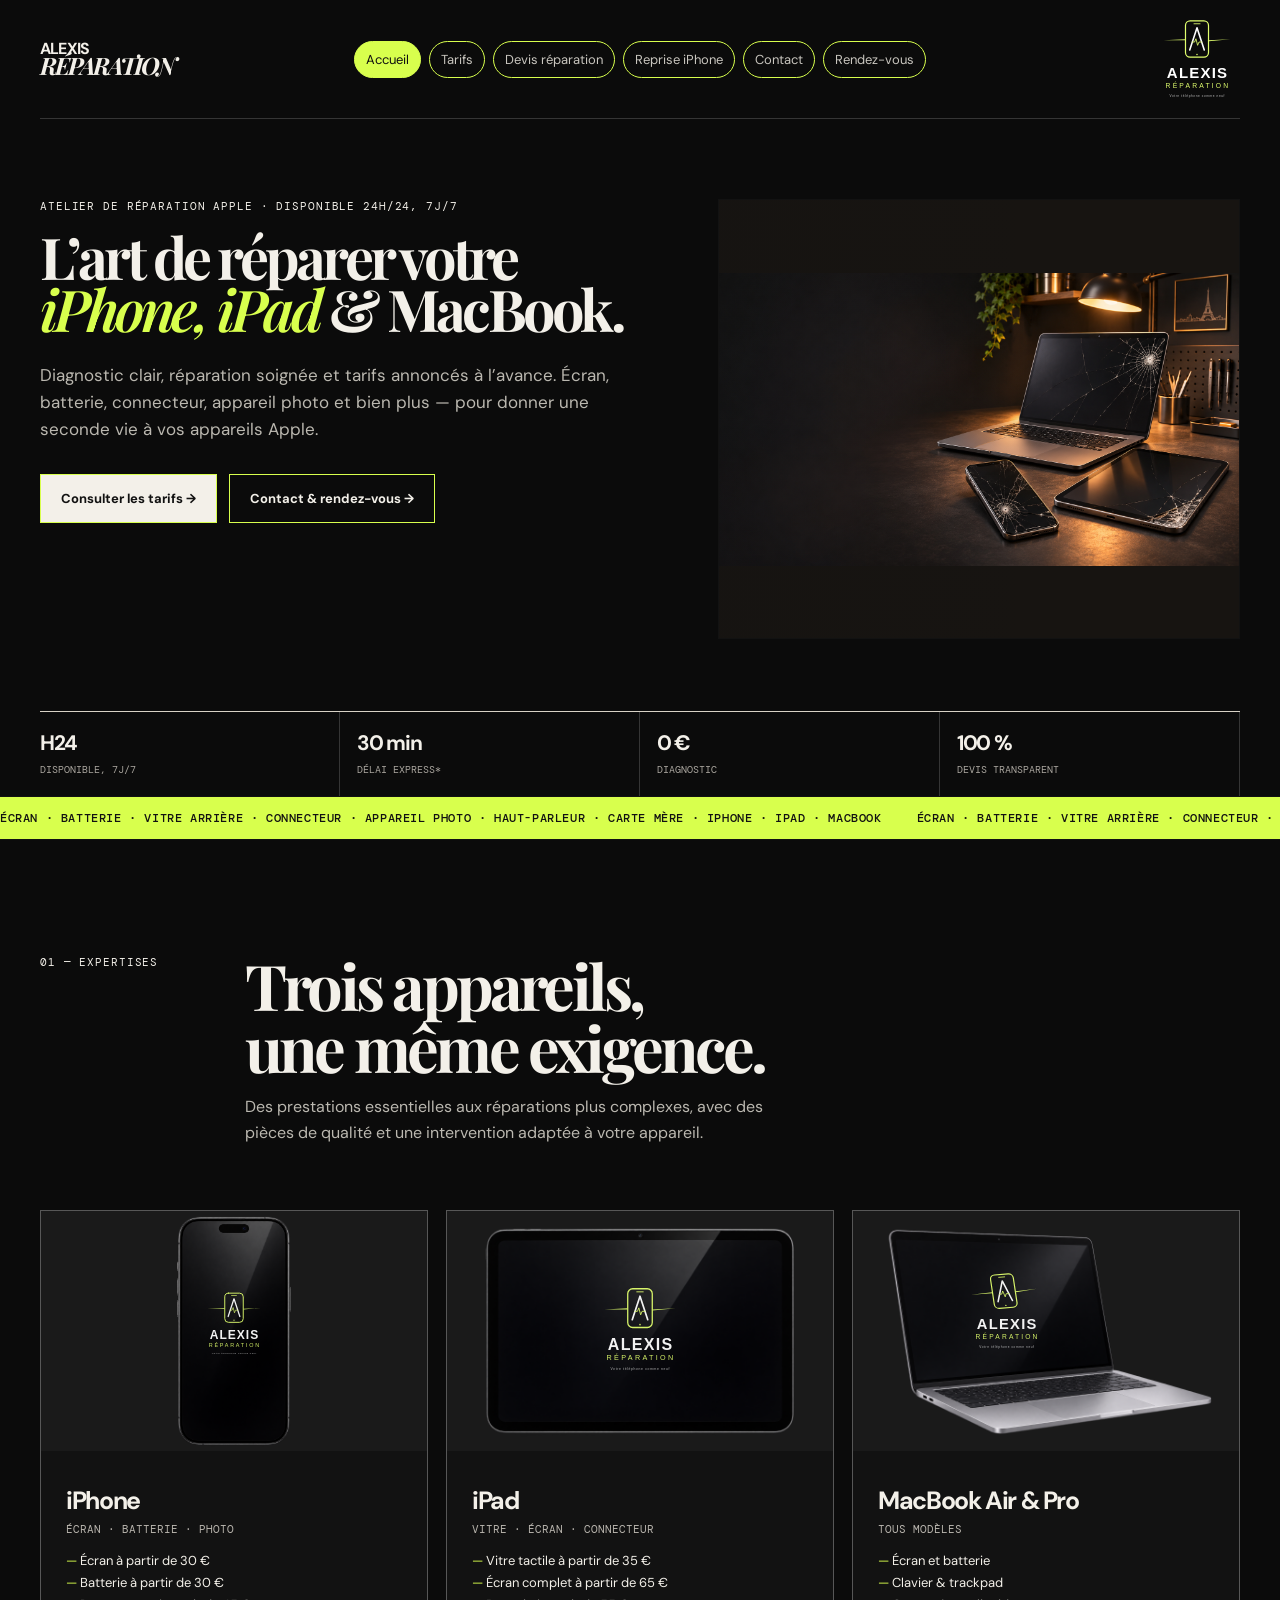
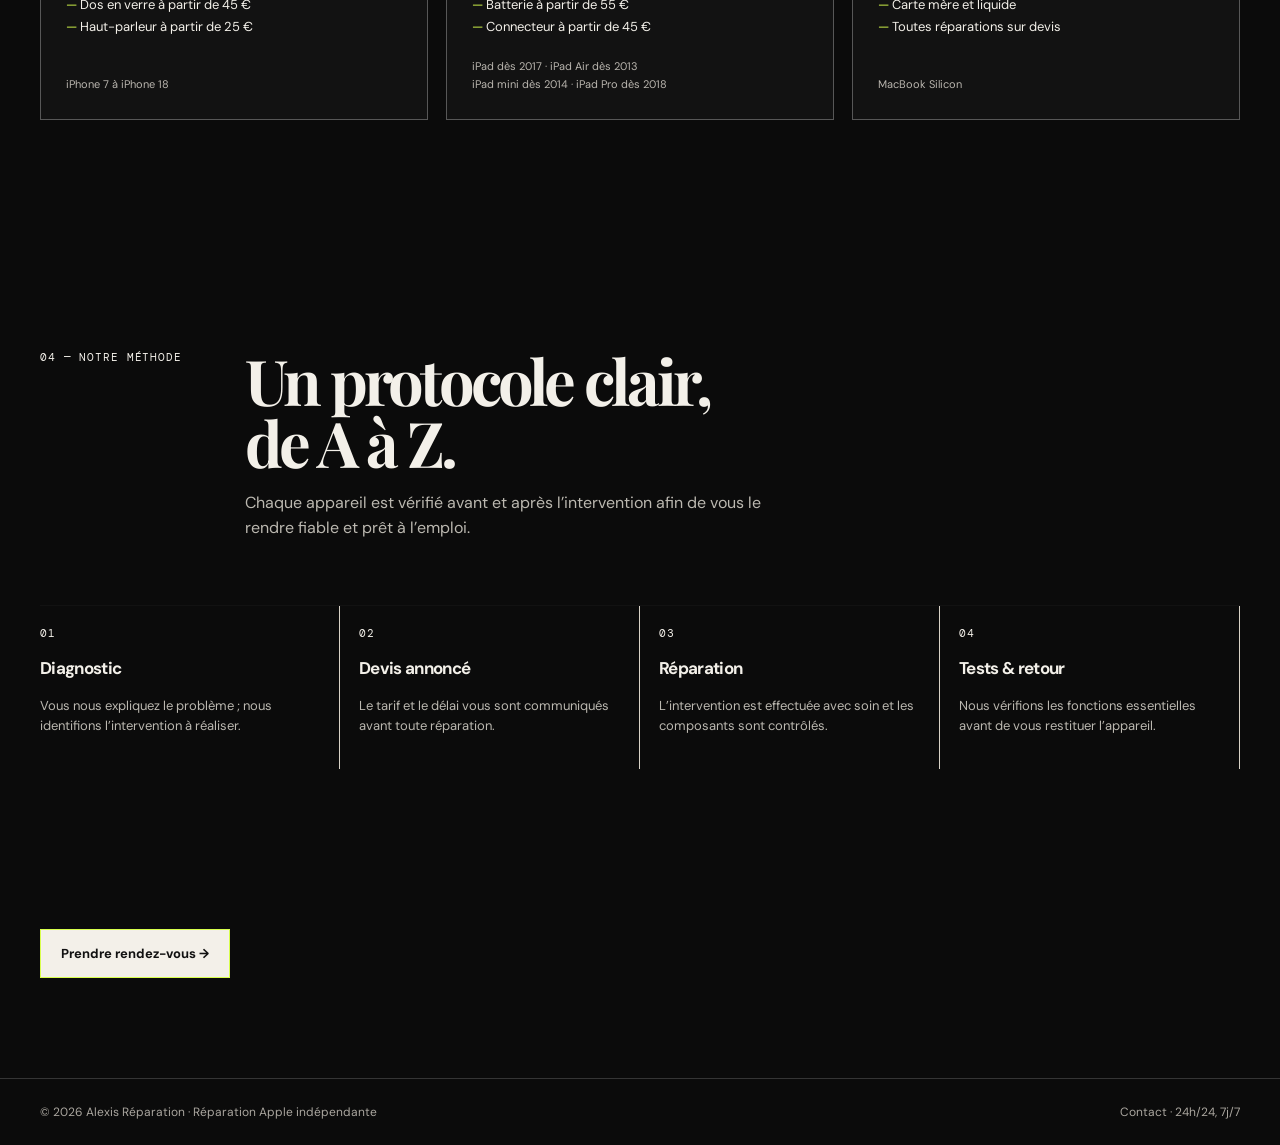
==== commit a9e45061: "Appliquer le contour néon à tous les boutons du site" ====
--- a/index.html
+++ b/index.html
@@ -1,5 +1,5 @@
 <!doctype html>
-<html lang="fr"><head><meta charset="utf-8"><meta name="viewport" content="width=device-width,initial-scale=1"><meta name="description" content="Alexis Réparation — iPhone, iPad et MacBook. Contact : 0489 43 10 75. Disponible 24h/24, 7j/7."><title>Accueil — Alexis Réparation</title><link rel="stylesheet" href="style.css"></head><body>
+<html lang="fr"><head><meta charset="utf-8"><meta name="viewport" content="width=device-width,initial-scale=1"><meta name="description" content="Alexis Réparation — iPhone, iPad et MacBook. Contact : 0489 43 10 75. Disponible 24h/24, 7j/7."><title>Accueil — Alexis Réparation</title><link rel="stylesheet" href="style.css?v=button-glow"></head><body>
 <header class="shell topbar"><a class="logo" href="index.html" aria-label="Alexis Réparation, accueil">ALEXIS<b>RÉPARATION</b></a><nav class="site-nav" aria-label="Navigation principale"><a href="index.html" aria-current="page">Accueil</a><a href="tarifs.html">Tarifs</a><a href="devis-reparation.html">Devis réparation</a><a href="estimation.html">Reprise iPhone</a><a href="contact.html">Contact</a><a href="rendez-vous.html">Rendez-vous</a></nav><a class="header-logo" href="index.html" aria-label="Alexis Réparation, accueil"><img src="logo-entete.svg" alt="Logo Alexis Réparation" width="86" height="90"></a></header>
 <main><section class="hero"><div class="shell"><div class="hero-grid"><div><div class="eyebrow">Atelier de réparation Apple · disponible 24h/24, 7j/7</div><h1>L’art de réparer votre <em>iPhone, iPad</em> & MacBook.</h1><p class="lede">Diagnostic clair, réparation soignée et tarifs annoncés à l’avance. Écran, batterie, connecteur, appareil photo et bien plus — pour donner une seconde vie à vos appareils Apple.</p><div class="hero-actions"><a class="button dark" href="tarifs.html">Consulter les tarifs →</a><a class="button" href="rendez-vous.html">Contact & rendez-vous →</a></div></div><div class="hero-photo" aria-label="iPhone, iPad et MacBook avec écrans fissurés"></div></div><div class="stats"><div class="stat"><b>H24</b><span>Disponible, 7j/7</span></div><div class="stat"><b>30 min</b><span>Délai express*</span></div><div class="stat"><b>0 €</b><span>Diagnostic</span></div><div class="stat"><b>100 %</b><span>Devis transparent</span></div></div></div></section><div class="ticker"><span>ÉCRAN · BATTERIE · VITRE ARRIÈRE · CONNECTEUR · APPAREIL PHOTO · HAUT-PARLEUR · CARTE MÈRE · IPHONE · IPAD · MACBOOK</span><span>ÉCRAN · BATTERIE · VITRE ARRIÈRE · CONNECTEUR · APPAREIL PHOTO · HAUT-PARLEUR · CARTE MÈRE · IPHONE · IPAD · MACBOOK</span></div><section class="section" id="services"><div class="shell"><div class="section-top"><div class="number">01 — Expertises</div><div><h2 class="page-title">Trois appareils,<br>une même exigence.</h2><p>Des prestations essentielles aux réparations plus complexes, avec des pièces de qualité et une intervention adaptée à votre appareil.</p></div></div><div class="services"><article class="service"><svg class="service-image" xmlns="http://www.w3.org/2000/svg" viewBox="0 0 1024 1536" role="img" aria-label="iPhone avec le logo Alexis Réparation à l’écran"><image href="iphone.png" width="1024" height="1536"/><g transform="translate(207 420)" opacity="0.95"><image href="logo-ecran.svg" width="610" height="610"/></g></svg><h3>iPhone</h3><p>ÉCRAN · BATTERIE · PHOTO</p><ul><li>Écran à partir de 30 €</li><li>Batterie à partir de 30 €</li><li>Dos en verre à partir de 45 €</li><li>Haut-parleur à partir de 25 €</li></ul><small class="supported-models">iPhone 7 à iPhone 18</small></article><article class="service"><svg class="service-image" xmlns="http://www.w3.org/2000/svg" viewBox="0 0 1536 1024" role="img" aria-label="iPad avec le logo Alexis Réparation à l’écran"><image href="ipad.png" width="1536" height="1024"/><g transform="translate(498 238)" opacity="0.95"><image href="logo-ecran.svg" width="540" height="540"/></g></svg><h3>iPad</h3><p>VITRE · ÉCRAN · CONNECTEUR</p><ul><li>Vitre tactile à partir de 35 €</li><li>Écran complet à partir de 65 €</li><li>Batterie à partir de 55 €</li><li>Connecteur à partir de 45 €</li></ul><small class="supported-models">iPad dès 2017 · iPad Air dès 2013<br>iPad mini dès 2014 · iPad Pro dès 2018</small></article><article class="service"><svg class="service-image" xmlns="http://www.w3.org/2000/svg" viewBox="0 0 1536 1024" role="img" aria-label="MacBook avec le logo Alexis Réparation à l’écran"><image href="macbook.png" width="1536" height="1024"/><g transform="matrix(1 -0.08 0.14 0.93 315 210)" opacity="0.95"><svg width="500" height="500" viewBox="0 0 980 980"><defs><clipPath id="mac-symbol"><rect width="980" height="520"/></clipPath></defs><image href="logo-ecran.svg" width="980" height="980" clip-path="url(#mac-symbol)"/></svg></g><svg x="350" y="175" width="500" height="500" viewBox="0 0 980 980" opacity="0.95"><defs><clipPath id="mac-lettering"><rect x="0" y="520" width="980" height="460"/></clipPath></defs><image href="logo-ecran.svg" width="980" height="980" clip-path="url(#mac-lettering)"/></svg></svg><h3>MacBook Air & Pro</h3><p>TOUS MODÈLES</p><ul><li>Écran et batterie</li><li>Clavier & trackpad</li><li>Carte mère et liquide</li><li>Toutes réparations sur devis</li></ul><small class="supported-models">MacBook Silicon</small></article></div></div></section><section class="section protocol"><div class="shell"><div class="section-top"><div class="number">04 — Notre méthode</div><div><h2>Un protocole clair,<br>de A à Z.</h2><p>Chaque appareil est vérifié avant et après l’intervention afin de vous le rendre fiable et prêt à l’emploi.</p></div></div><div class="steps"><article class="step"><div class="number">01</div><h3>Diagnostic</h3><p>Vous nous expliquez le problème ; nous identifions l’intervention à réaliser.</p></article><article class="step"><div class="number">02</div><h3>Devis annoncé</h3><p>Le tarif et le délai vous sont communiqués avant toute réparation.</p></article><article class="step"><div class="number">03</div><h3>Réparation</h3><p>L’intervention est effectuée avec soin et les composants sont contrôlés.</p></article><article class="step"><div class="number">04</div><h3>Tests & retour</h3><p>Nous vérifions les fonctions essentielles avant de vous restituer l’appareil.</p></article></div></div></section><div class="shell home-next"><a class="button dark" href="rendez-vous.html">Prendre rendez-vous →</a></div></main>
 <footer class="site-footer"><div class="shell"><span>© 2026 Alexis Réparation · Réparation Apple indépendante</span><a href="contact.html">Contact · 24h/24, 7j/7</a></div></footer>
--- a/style.css
+++ b/style.css
@@ -1,6 +1,6 @@
 
     @import url('https://fonts.googleapis.com/css2?family=DM+Mono:wght@400;500&family=DM+Sans:opsz,wght@9..40,400;9..40,500;9..40,600;9..40,700&family=Playfair+Display:ital,wght@0,600;0,700;1,600&display=swap');
-    :root{--ink:#121212;--cream:#f6f2e9;--paper:#fffdfa;--line:#d8d2c6;--acid:#d8ff4d;--orange:#fe6c3b;--muted:#706d67}*{box-sizing:border-box}html{scroll-behavior:smooth}body{margin:0;background:var(--cream);color:var(--ink);font-family:"DM Sans",sans-serif}a{color:inherit;text-decoration:none}.shell{width:min(1200px,calc(100% - 40px));margin:auto}.topbar{height:80px;display:flex;align-items:center;justify-content:space-between;border-bottom:1px solid var(--line)}.logo{font-size:16px;font-weight:700;letter-spacing:-.05em;line-height:.8}.logo b{display:block;font-family:"Playfair Display";font-size:24px;font-style:italic;letter-spacing:-.09em}.call{border:1px solid var(--ink);border-radius:999px;padding:11px 17px;font-size:12px;font-weight:700;transition:.2s}.call:hover{background:var(--ink);color:white}.eyebrow,.number{font-family:"DM Mono",monospace;font-size:11px;letter-spacing:.08em;text-transform:uppercase}.hero{position:relative;overflow:hidden;padding:80px 0 0;min-height:660px;background:var(--paper)}.hero-grid{display:grid;grid-template-columns:1.1fr .9fr;gap:40px}.hero h1{font-family:"Playfair Display",serif;font-size:clamp(53px,7vw,95px);line-height:.91;letter-spacing:-.065em;margin:17px 0 27px;max-width:760px}.hero h1 em{font-weight:600;color:var(--orange)}.lede{max-width:610px;font-size:17px;line-height:1.6;color:#4c4a45}.hero-actions{display:flex;gap:12px;flex-wrap:wrap;margin-top:31px}.button{display:inline-flex;align-items:center;gap:8px;padding:15px 20px;border:1px solid var(--ink);font-size:13px;font-weight:700}.button.dark{background:var(--ink);color:white}.button:hover{transform:translateY(-2px)}.device-visual{align-self:end;height:440px;position:relative;background:#222;border-radius:220px 220px 0 0;overflow:hidden;background:radial-gradient(circle at 38% 35%,#faefc6 0 8%,transparent 9%),radial-gradient(circle at 68% 65%,#d8ff4d 0 12%,transparent 13%),linear-gradient(145deg,#e6ae74,#a34d3a 54%,#161b25 55%)}.device-visual:before{content:"";position:absolute;inset:57px 19% 0;border:10px solid #171717;border-bottom:0;border-radius:31px 31px 0 0;background:linear-gradient(135deg,#e3ffc2,#5fa4a0 50%,#f5a665);box-shadow:0 0 0 12px #353535}.device-visual:after{content:"A";position:absolute;left:44%;top:130px;color:white;font-family:"Playfair Display";font-size:120px;font-style:italic;text-shadow:0 8px 20px #0005}.stats{display:grid;grid-template-columns:repeat(4,1fr);border-top:1px solid var(--line);margin-top:72px}.stat{padding:17px 10px 18px 0;border-right:1px solid var(--line)}.stat+ .stat{padding-left:17px}.stat b{display:block;font-size:21px;letter-spacing:-.06em}.stat span{font-family:"DM Mono";font-size:10px;text-transform:uppercase;color:var(--muted)}.ticker{overflow:hidden;white-space:nowrap;background:var(--acid);border-block:1px solid var(--ink);padding:13px 0;font-family:"DM Mono";font-size:12px;font-weight:500;letter-spacing:.05em}.ticker span{padding-right:35px}.section{padding:115px 0}.section-top{display:grid;grid-template-columns:180px 1fr;gap:25px;margin-bottom:48px}.section-top h2{margin:0;font-family:"Playfair Display";font-size:clamp(39px,5vw,63px);line-height:.98;letter-spacing:-.06em}.section-top p{max-width:540px;color:var(--muted);font-size:16px;line-height:1.6}.services{display:grid;grid-template-columns:repeat(3,1fr);gap:18px}.service{min-height:390px;display:flex;flex-direction:column;justify-content:flex-end;padding:25px;border:1px solid var(--ink);background:var(--paper);position:relative;overflow:hidden}.service:before{content:"";position:absolute;inset:0 0 40%;background:linear-gradient(145deg,#f2c990,#a6d0c9);opacity:.9}.service:nth-child(2):before{background:linear-gradient(145deg,#d1f0ff,#656cd8)}.service:nth-child(3):before{background:linear-gradient(145deg,#f3d0b4,#a34939)}.service:after{content:"";position:absolute;width:52%;aspect-ratio:1/1.45;border:8px solid #202020;border-radius:17px 17px 0 0;left:24%;top:38px;background:#f9f2cd;box-shadow:0 5px 0 #555}.service:nth-child(2):after{width:72%;left:14%;aspect-ratio:1.1/1;border-radius:12px;background:#cae7ff}.service:nth-child(3):after{width:70%;left:15%;aspect-ratio:1.5/.9;border-radius:8px 8px 0 0;background:#cfddff}.service>*{position:relative;z-index:1}.service h3{margin:8px 0 5px;font-size:25px;letter-spacing:-.055em}.service p{margin:0;color:#51504c;font-family:"DM Mono";font-size:11px}.service ul{padding:0;margin:16px 0 0;display:grid;gap:5px;list-style:none;font-size:13px}.service li:before{content:"— ";color:var(--orange)}.pricing{background:var(--ink);color:var(--paper)}.pricing .section-top p{color:#c2c0ba}.pill-row{display:flex;gap:7px;flex-wrap:wrap;margin-bottom:22px}.pill{padding:9px 14px;border:1px solid #66635d;border-radius:999px;background:transparent;color:inherit;font:inherit;font-size:12px;cursor:pointer}.pill.active,.pill:hover{background:var(--acid);border-color:var(--acid);color:var(--ink)}.price-grid{display:grid;grid-template-columns:repeat(3,1fr);gap:12px}.price-card{min-height:260px;padding:21px;border:1px solid #595751;background:#1c1c1c}.price-card.featured{background:var(--acid);color:var(--ink)}.price-card h3{font-size:23px;letter-spacing:-.06em;margin:35px 0 14px}.tag{font-family:"DM Mono";font-size:10px;letter-spacing:.07em}.rate{display:flex;justify-content:space-between;gap:10px;padding:9px 0;border-top:1px solid #ffffff33;font-size:13px}.featured .rate{border-color:#0003}.calculator{background:var(--orange);padding:105px 0}.calc-grid{display:grid;grid-template-columns:1fr 1fr;gap:80px}.calculator h2{font-family:"Playfair Display";font-size:clamp(43px,5vw,65px);letter-spacing:-.06em;line-height:.94;margin:15px 0}.calculator p{line-height:1.6;max-width:490px}.selects{padding:28px;background:var(--paper);border:1px solid var(--ink)}label{display:block;margin:15px 0 7px;font-family:"DM Mono";font-size:11px;text-transform:uppercase}select{width:100%;padding:15px;border:1px solid var(--ink);border-radius:0;background:white;font:inherit;font-weight:600}.estimate{margin-top:20px;padding:17px;background:var(--acid);display:none}.estimate.show{display:block}.estimate small{display:block;font-family:"DM Mono";font-size:10px;text-transform:uppercase}.estimate b{font-family:"Playfair Display";font-size:36px;letter-spacing:-.06em}.protocol{background:var(--paper)}.steps{display:grid;grid-template-columns:repeat(4,1fr);border-top:1px solid var(--ink)}.step{padding:20px 19px 20px 0;border-right:1px solid var(--line)}.step+.step{padding-left:19px}.step h3{font-size:17px;letter-spacing:-.04em}.step p{font-size:13px;color:var(--muted);line-height:1.55}.contact{padding:95px 0;background:#19251e;color:var(--paper)}.contact-grid{display:grid;grid-template-columns:1fr .8fr;gap:80px}.contact h2{font-family:"Playfair Display";font-size:clamp(45px,6vw,76px);line-height:.92;letter-spacing:-.07em;margin:12px 0}.contact h2 em{color:var(--acid)}.big-phone{display:block;margin-top:35px;font-family:"DM Mono";font-size:clamp(22px,3vw,38px);color:var(--acid)}.info{border-top:1px solid #ffffff44;padding:18px 0;font-size:15px}.info small{display:block;margin-bottom:4px;color:#adb6ad;font-family:"DM Mono";font-size:10px;letter-spacing:.05em}.foot{display:flex;justify-content:space-between;gap:25px;padding:20px 0;font-family:"DM Mono";font-size:10px;color:#b4b9b4}@media(max-width:760px){.shell{width:min(100% - 30px,1200px)}.hero{padding-top:55px}.hero-grid,.calc-grid,.contact-grid{grid-template-columns:1fr}.device-visual{height:290px;margin-top:15px}.stats{grid-template-columns:repeat(2,1fr);margin-top:40px}.stats .stat:nth-child(2){border-right:0}.services,.price-grid{grid-template-columns:1fr}.section{padding:75px 0}.section-top{grid-template-columns:1fr;gap:12px}.steps{grid-template-columns:1fr}.step{border-right:0;border-bottom:1px solid var(--line);padding:18px 0}.step+.step{padding-left:0}.contact-grid{gap:35px}.foot{display:block;line-height:1.8}}
+    :root{--ink:#121212;--cream:#f6f2e9;--paper:#fffdfa;--line:#d8d2c6;--acid:#d8ff4d;--orange:#fe6c3b;--muted:#706d67}*{box-sizing:border-box}html{scroll-behavior:smooth}body{margin:0;background:var(--cream);color:var(--ink);font-family:"DM Sans",sans-serif}a{color:inherit;text-decoration:none}.shell{width:min(1200px,calc(100% - 40px));margin:auto}.topbar{height:80px;display:flex;align-items:center;justify-content:space-between;border-bottom:1px solid var(--line)}.logo{font-size:16px;font-weight:700;letter-spacing:-.05em;line-height:.8}.logo b{display:block;font-family:"Playfair Display";font-size:24px;font-style:italic;letter-spacing:-.09em}.call{border:1px solid var(--ink);border-radius:999px;padding:11px 17px;font-size:12px;font-weight:700;transition:.2s}.call:hover{background:var(--ink);color:white}.eyebrow,.number{font-family:"DM Mono",monospace;font-size:11px;letter-spacing:.08em;text-transform:uppercase}.hero{position:relative;overflow:hidden;padding:80px 0 0;min-height:660px;background:var(--paper)}.hero-grid{display:grid;grid-template-columns:1.1fr .9fr;gap:40px}.hero h1{font-family:"Playfair Display",serif;font-size:clamp(53px,7vw,95px);line-height:.91;letter-spacing:-.065em;margin:17px 0 27px;max-width:760px}.hero h1 em{font-weight:600;color:var(--orange)}.lede{max-width:610px;font-size:17px;line-height:1.6;color:#4c4a45}.hero-actions{display:flex;gap:12px;flex-wrap:wrap;margin-top:31px}.button{display:inline-flex;align-items:center;gap:8px;padding:15px 20px;border:1px solid var(--ink);font-size:13px;font-weight:700}.button.dark{background:var(--ink);color:white}.device-visual{align-self:end;height:440px;position:relative;background:#222;border-radius:220px 220px 0 0;overflow:hidden;background:radial-gradient(circle at 38% 35%,#faefc6 0 8%,transparent 9%),radial-gradient(circle at 68% 65%,#d8ff4d 0 12%,transparent 13%),linear-gradient(145deg,#e6ae74,#a34d3a 54%,#161b25 55%)}.device-visual:before{content:"";position:absolute;inset:57px 19% 0;border:10px solid #171717;border-bottom:0;border-radius:31px 31px 0 0;background:linear-gradient(135deg,#e3ffc2,#5fa4a0 50%,#f5a665);box-shadow:0 0 0 12px #353535}.device-visual:after{content:"A";position:absolute;left:44%;top:130px;color:white;font-family:"Playfair Display";font-size:120px;font-style:italic;text-shadow:0 8px 20px #0005}.stats{display:grid;grid-template-columns:repeat(4,1fr);border-top:1px solid var(--line);margin-top:72px}.stat{padding:17px 10px 18px 0;border-right:1px solid var(--line)}.stat+ .stat{padding-left:17px}.stat b{display:block;font-size:21px;letter-spacing:-.06em}.stat span{font-family:"DM Mono";font-size:10px;text-transform:uppercase;color:var(--muted)}.ticker{overflow:hidden;white-space:nowrap;background:var(--acid);border-block:1px solid var(--ink);padding:13px 0;font-family:"DM Mono";font-size:12px;font-weight:500;letter-spacing:.05em}.ticker span{padding-right:35px}.section{padding:115px 0}.section-top{display:grid;grid-template-columns:180px 1fr;gap:25px;margin-bottom:48px}.section-top h2{margin:0;font-family:"Playfair Display";font-size:clamp(39px,5vw,63px);line-height:.98;letter-spacing:-.06em}.section-top p{max-width:540px;color:var(--muted);font-size:16px;line-height:1.6}.services{display:grid;grid-template-columns:repeat(3,1fr);gap:18px}.service{min-height:390px;display:flex;flex-direction:column;justify-content:flex-end;padding:25px;border:1px solid var(--ink);background:var(--paper);position:relative;overflow:hidden}.service:before{content:"";position:absolute;inset:0 0 40%;background:linear-gradient(145deg,#f2c990,#a6d0c9);opacity:.9}.service:nth-child(2):before{background:linear-gradient(145deg,#d1f0ff,#656cd8)}.service:nth-child(3):before{background:linear-gradient(145deg,#f3d0b4,#a34939)}.service:after{content:"";position:absolute;width:52%;aspect-ratio:1/1.45;border:8px solid #202020;border-radius:17px 17px 0 0;left:24%;top:38px;background:#f9f2cd;box-shadow:0 5px 0 #555}.service:nth-child(2):after{width:72%;left:14%;aspect-ratio:1.1/1;border-radius:12px;background:#cae7ff}.service:nth-child(3):after{width:70%;left:15%;aspect-ratio:1.5/.9;border-radius:8px 8px 0 0;background:#cfddff}.service>*{position:relative;z-index:1}.service h3{margin:8px 0 5px;font-size:25px;letter-spacing:-.055em}.service p{margin:0;color:#51504c;font-family:"DM Mono";font-size:11px}.service ul{padding:0;margin:16px 0 0;display:grid;gap:5px;list-style:none;font-size:13px}.service li:before{content:"— ";color:var(--orange)}.pricing{background:var(--ink);color:var(--paper)}.pricing .section-top p{color:#c2c0ba}.pill-row{display:flex;gap:7px;flex-wrap:wrap;margin-bottom:22px}.pill{padding:9px 14px;border:1px solid #66635d;border-radius:999px;background:transparent;color:inherit;font:inherit;font-size:12px;cursor:pointer}.pill.active,.pill:hover{background:var(--acid);border-color:var(--acid);color:var(--ink)}.price-grid{display:grid;grid-template-columns:repeat(3,1fr);gap:12px}.price-card{min-height:260px;padding:21px;border:1px solid #595751;background:#1c1c1c}.price-card.featured{background:var(--acid);color:var(--ink)}.price-card h3{font-size:23px;letter-spacing:-.06em;margin:35px 0 14px}.tag{font-family:"DM Mono";font-size:10px;letter-spacing:.07em}.rate{display:flex;justify-content:space-between;gap:10px;padding:9px 0;border-top:1px solid #ffffff33;font-size:13px}.featured .rate{border-color:#0003}.calculator{background:var(--orange);padding:105px 0}.calc-grid{display:grid;grid-template-columns:1fr 1fr;gap:80px}.calculator h2{font-family:"Playfair Display";font-size:clamp(43px,5vw,65px);letter-spacing:-.06em;line-height:.94;margin:15px 0}.calculator p{line-height:1.6;max-width:490px}.selects{padding:28px;background:var(--paper);border:1px solid var(--ink)}label{display:block;margin:15px 0 7px;font-family:"DM Mono";font-size:11px;text-transform:uppercase}select{width:100%;padding:15px;border:1px solid var(--ink);border-radius:0;background:white;font:inherit;font-weight:600}.estimate{margin-top:20px;padding:17px;background:var(--acid);display:none}.estimate.show{display:block}.estimate small{display:block;font-family:"DM Mono";font-size:10px;text-transform:uppercase}.estimate b{font-family:"Playfair Display";font-size:36px;letter-spacing:-.06em}.protocol{background:var(--paper)}.steps{display:grid;grid-template-columns:repeat(4,1fr);border-top:1px solid var(--ink)}.step{padding:20px 19px 20px 0;border-right:1px solid var(--line)}.step+.step{padding-left:19px}.step h3{font-size:17px;letter-spacing:-.04em}.step p{font-size:13px;color:var(--muted);line-height:1.55}.contact{padding:95px 0;background:#19251e;color:var(--paper)}.contact-grid{display:grid;grid-template-columns:1fr .8fr;gap:80px}.contact h2{font-family:"Playfair Display";font-size:clamp(45px,6vw,76px);line-height:.92;letter-spacing:-.07em;margin:12px 0}.contact h2 em{color:var(--acid)}.big-phone{display:block;margin-top:35px;font-family:"DM Mono";font-size:clamp(22px,3vw,38px);color:var(--acid)}.info{border-top:1px solid #ffffff44;padding:18px 0;font-size:15px}.info small{display:block;margin-bottom:4px;color:#adb6ad;font-family:"DM Mono";font-size:10px;letter-spacing:.05em}.foot{display:flex;justify-content:space-between;gap:25px;padding:20px 0;font-family:"DM Mono";font-size:10px;color:#b4b9b4}@media(max-width:760px){.shell{width:min(100% - 30px,1200px)}.hero{padding-top:55px}.hero-grid,.calc-grid,.contact-grid{grid-template-columns:1fr}.device-visual{height:290px;margin-top:15px}.stats{grid-template-columns:repeat(2,1fr);margin-top:40px}.stats .stat:nth-child(2){border-right:0}.services,.price-grid{grid-template-columns:1fr}.section{padding:75px 0}.section-top{grid-template-columns:1fr;gap:12px}.steps{grid-template-columns:1fr}.step{border-right:0;border-bottom:1px solid var(--line);padding:18px 0}.step+.step{padding-left:0}.contact-grid{gap:35px}.foot{display:block;line-height:1.8}}
     /* La photographie d'atelier rapproche le haut de page du rendu éditorial de la référence. */
     .hero-photo{align-self:end;min-height:440px;background-color:#171411;background-image:linear-gradient(90deg,rgba(18,18,18,.18),transparent 65%),url('atelier-reparation-hero.png');background-position:center;background-size:cover,contain;background-repeat:no-repeat;border:1px solid var(--ink)}
     .hero-grid>div{min-width:0}
@@ -19,7 +19,7 @@
     /* Déclinaison noire intégrale. */
     body,.hero,.protocol,.calculator,.contact{background:#0b0b0b;color:#f3f0e9}
     .topbar{border-color:#353535}.lede,.section-top p,.step p{color:#bbb8b0}.stat{border-color:#353535}.stat span{color:#aaa69f}
-    .button{border-color:#f3f0e9}.button.dark{background:#f3f0e9;color:#111}.button:not(.dark):hover{background:#f3f0e9;color:#111}
+    .button{border-color:#f3f0e9}.button.dark{background:#f3f0e9;color:#111}.button:not(.dark):not(:disabled):hover{background:#f3f0e9;color:#111}
     .service{background:#121212;border-color:#575757}.service p{color:#b9b5ae}.service:before{background-color:#1a1a1a}.service:nth-child(2):before{background-color:#1a1a1a}.service:nth-child(3):before{background-color:#1a1a1a}
     .calculator{border-block:1px solid #3f3f3f}.selects{background:#151515;border-color:#5f5f5f}.selects label{color:#ddd8cf}select{background:#0b0b0b;color:#f3f0e9;border-color:#5f5f5f}.estimate{background:var(--acid);color:#111}
     .contact{border-top:1px solid #3f3f3f}.info{border-color:#3f3f3f}.foot{color:#9f9b93}
@@ -41,6 +41,67 @@
 .form-layout{display:grid;grid-template-columns:.8fr 1.2fr;gap:45px;padding-bottom:70px;align-items:start}
 .contact-aside{padding:25px;background:#141414;border:1px solid #444;min-width:0}.contact-aside h2{font-family:"Playfair Display",Georgia,serif;font-size:32px;margin:0 0 20px}
 .contact-aside a{overflow-wrap:anywhere}.contact-aside p{color:#bbb8b0;line-height:1.6}
+
+.contact-page {
+  max-width: 1050px;
+  padding-bottom: clamp(48px, 8vw, 96px);
+}
+.contact-page .form-heading {
+  padding-top: clamp(48px, 8vw, 96px);
+}
+.contact-page .form-heading p {
+  font-size: 17px;
+  margin: 16px 0 0;
+}
+.contact-details {
+  display: grid;
+  grid-template-columns: minmax(0, 1fr) minmax(0, 1.45fr) minmax(0, 1fr);
+  gap: 16px;
+}
+.contact-card {
+  display: grid;
+  align-content: center;
+  gap: 14px;
+  padding: clamp(18px, 2.5vw, 28px);
+  border: 1px solid #454545;
+  border-radius: 14px;
+  background: #161616;
+}
+a.contact-card:hover {
+  border-color: var(--acid);
+  background: #1b2114;
+}
+a.contact-card:focus-visible {
+  outline: 2px solid var(--acid);
+  outline-offset: 3px;
+}
+.contact-card-label {
+  display: flex;
+  justify-content: space-between;
+  align-items: center;
+  gap: 12px;
+  color: #c9c6bf;
+  font: 12px "DM Mono", monospace;
+  letter-spacing: .06em;
+  text-transform: uppercase;
+}
+.contact-card-label span {
+  color: var(--acid);
+  font-size: 16px;
+}
+.contact-card-value {
+  overflow-wrap: anywhere;
+  font-size: clamp(16px, 1.8vw, 22px);
+}
+.contact-card-hours {
+  background: #1b2114;
+  border-color: #65753a;
+  color: var(--acid);
+}
+@media (max-width: 760px) {
+  .contact-details { grid-template-columns: minmax(0, 1fr); }
+}
+
 .repair-form{padding:30px;background:#141414;border:1px solid #555}
 .form-fields{display:grid;grid-template-columns:1fr 1fr;gap:18px}.field label{margin:0 0 8px;font-size:11px;line-height:1.6}.field.wide{grid-column:1/-1}
 input,textarea,.repair-form select{box-sizing:border-box;width:100%;padding:13px;background:#0b0b0b;color:#f3f0e9;border:1px solid #666;border-radius:0;font:inherit}
@@ -63,8 +124,8 @@
 .catalogue-heading h2:focus{outline:none}.catalogue-heading h2:focus-visible{outline:2px solid var(--acid);outline-offset:6px}
 .catalogue-heading p{color:#bbb8b0;line-height:1.6;margin:9px 0 0;font-size:14px}
 .model-grid{display:grid;grid-template-columns:repeat(4,minmax(0,1fr));gap:18px}
-.model-tile{display:flex;align-items:center;gap:14px;min-width:0;min-height:112px;padding:18px;background:#1c1c1c;color:#f3f0e9;border:1px solid #515151;border-radius:16px;text-align:left;font:inherit;cursor:pointer;transition:background .18s,border-color .18s,transform .18s}
-.model-tile:hover{border-color:var(--acid);background:#252b18;transform:translateY(-3px)}
+.model-tile{display:flex;align-items:center;gap:14px;min-width:0;min-height:112px;padding:18px;background:#1c1c1c;color:#f3f0e9;border:1px solid var(--acid);border-radius:16px;text-align:left;font:inherit;cursor:pointer}
+.model-tile:hover{background:#252b18}
 .model-tile:focus-visible,.catalogue-back:focus-visible{outline:2px solid var(--acid);outline-offset:4px}
 .model-thumbnail{flex:0 0 45px;height:68px;display:flex;justify-content:center;align-items:center}
 .model-thumbnail img{display:block;width:45px;height:68px;object-fit:contain}
@@ -119,3 +180,46 @@
 .buyback-error{color:#ffb1a2;font-size:14px;line-height:1.6}.buyback-offer{margin-top:35px;border:1px solid var(--acid);padding:30px;background:#18200c}.buyback-offer h2{margin:0 0 20px;font-size:24px}.buyback-offer>strong{font-size:64px;letter-spacing:-.06em;color:var(--acid)}.buyback-offer p{font-size:13px;line-height:1.7}.buyback-offer .button{background:var(--acid);border-color:var(--acid);color:#111;cursor:pointer;line-height:1.5;text-align:center}.buyback-offer button:disabled{opacity:.6;cursor:wait}
 .buyback-form[hidden],.buyback-offer[hidden],.buyback-error[hidden],.buyback-main [hidden]{display:none}
 @media(max-width:650px){.buyback-panel{padding:20px}.buyback-photos{grid-template-columns:repeat(2,minmax(0,1fr));gap:14px}.buyback-offer{padding:22px}.buyback-offer>strong{font-size:52px}.buyback-submit{width:100%}}
+
+/* Contour et survol des boutons */
+:root {
+  --button-hover-shadow: -6px 0 18px -8px var(--acid), 6px 0 18px -8px var(--acid);
+  --button-hover-transform: translateY(-3px);
+  --button-transition-duration: .18s;
+}
+
+:is(button, .button, .site-nav a, .trade-state, a.contact-card) {
+  border-color: var(--acid);
+}
+input[type="file"]::file-selector-button {
+  border: 1px solid var(--acid);
+  border-radius: 4px;
+  background: #1c1c1c;
+  color: inherit;
+  cursor: pointer;
+}
+:is(button, .button, .site-nav a, .trade-state, a.contact-card),
+input[type="file"]::file-selector-button {
+  transition: background-color var(--button-transition-duration),
+    color var(--button-transition-duration),
+    box-shadow var(--button-transition-duration),
+    transform var(--button-transition-duration);
+}
+:is(button, .button, .site-nav a, a.contact-card):focus-visible {
+  outline: 2px solid var(--acid);
+  outline-offset: 3px;
+}
+
+@media (any-hover: hover) {
+  :is(button, .button, .site-nav a, .trade-state, a.contact-card):not(:disabled):hover,
+  input[type="file"]:not(:disabled)::file-selector-button:hover {
+    box-shadow: var(--button-hover-shadow);
+    transform: var(--button-hover-transform);
+  }
+}
+@media (prefers-reduced-motion: reduce) {
+  :root {
+    --button-hover-transform: none;
+    --button-transition-duration: 0s;
+  }
+}
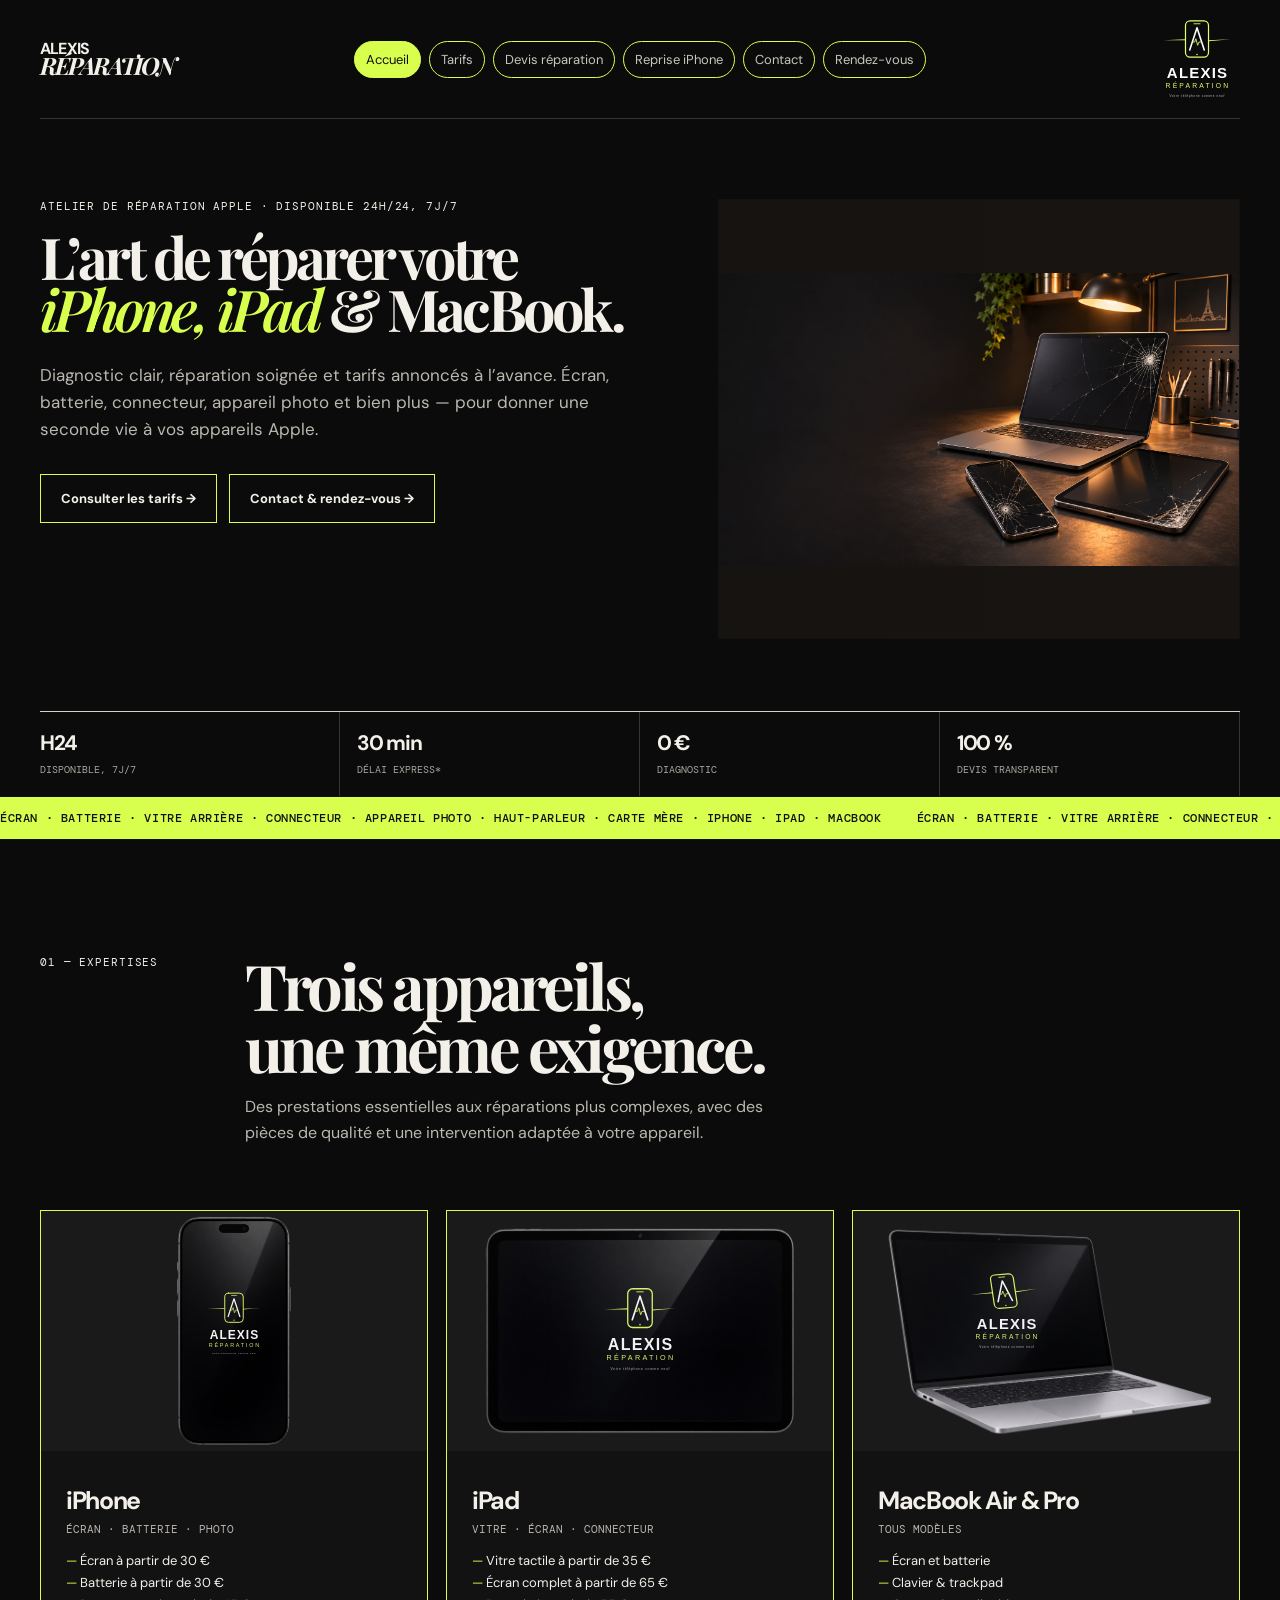
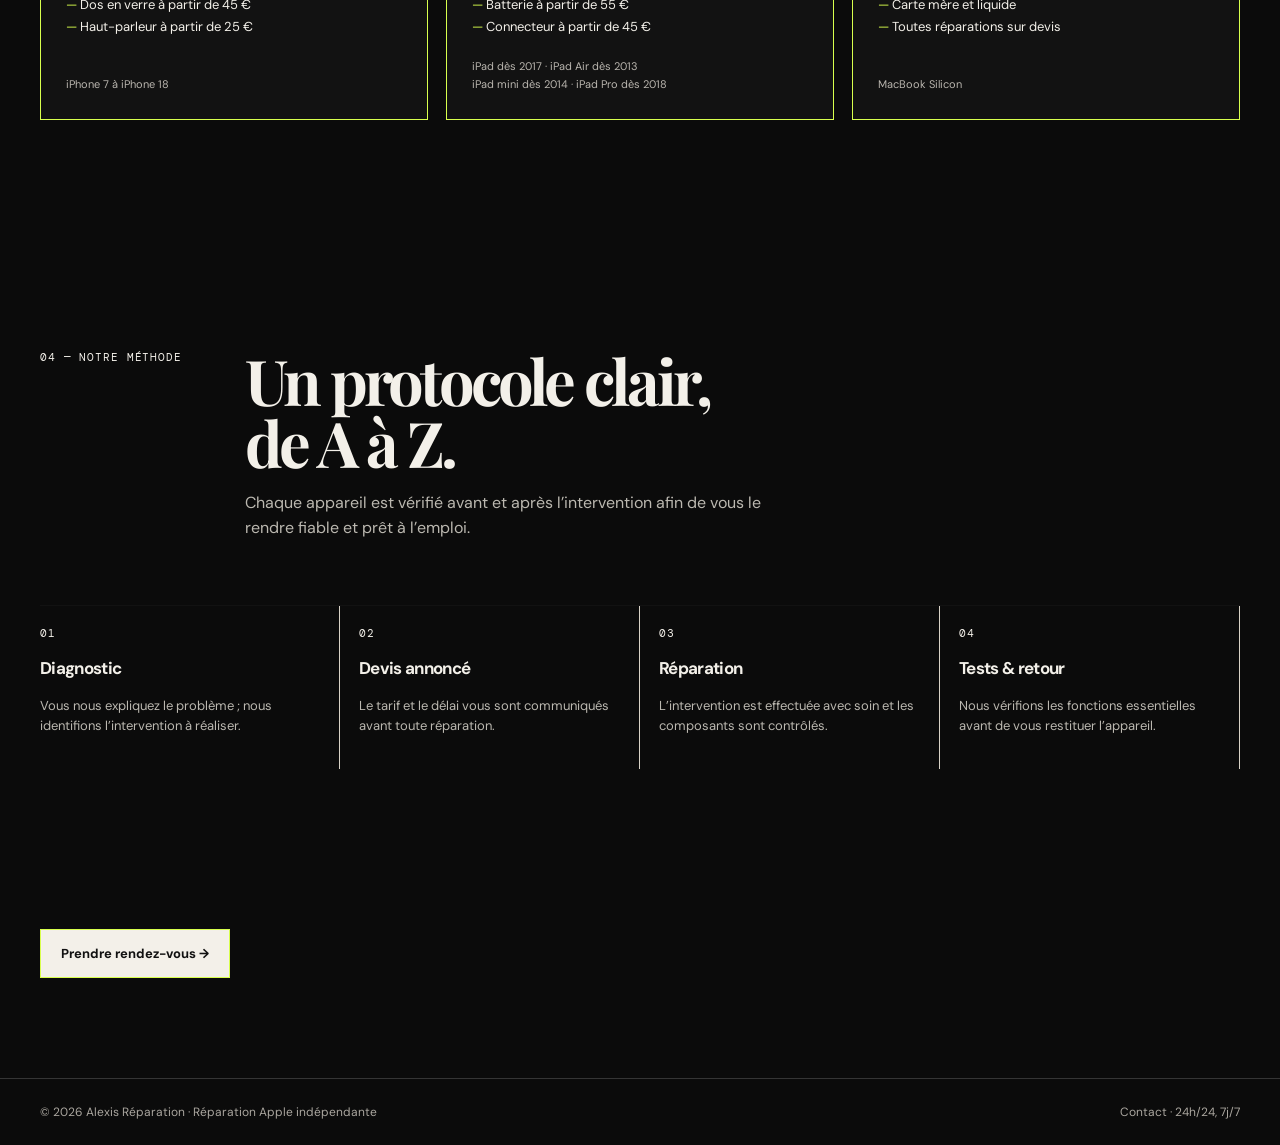
==== commit 72f68dc1: "Ajouter les halos aux panneaux et ajuster les boutons" ====
--- a/index.html
+++ b/index.html
@@ -1,7 +1,7 @@
 <!doctype html>
-<html lang="fr"><head><meta charset="utf-8"><meta name="viewport" content="width=device-width,initial-scale=1"><meta name="description" content="Alexis Réparation — iPhone, iPad et MacBook. Contact : 0489 43 10 75. Disponible 24h/24, 7j/7."><title>Accueil — Alexis Réparation</title><link rel="stylesheet" href="style.css?v=button-glow"></head><body>
+<html lang="fr"><head><meta charset="utf-8"><meta name="viewport" content="width=device-width,initial-scale=1"><meta name="description" content="Alexis Réparation — iPhone, iPad et MacBook. Contact : 0489 43 10 75. Disponible 24h/24, 7j/7."><title>Accueil — Alexis Réparation</title><link rel="stylesheet" href="style.css?v=panel-glow"></head><body>
 <header class="shell topbar"><a class="logo" href="index.html" aria-label="Alexis Réparation, accueil">ALEXIS<b>RÉPARATION</b></a><nav class="site-nav" aria-label="Navigation principale"><a href="index.html" aria-current="page">Accueil</a><a href="tarifs.html">Tarifs</a><a href="devis-reparation.html">Devis réparation</a><a href="estimation.html">Reprise iPhone</a><a href="contact.html">Contact</a><a href="rendez-vous.html">Rendez-vous</a></nav><a class="header-logo" href="index.html" aria-label="Alexis Réparation, accueil"><img src="logo-entete.svg" alt="Logo Alexis Réparation" width="86" height="90"></a></header>
-<main><section class="hero"><div class="shell"><div class="hero-grid"><div><div class="eyebrow">Atelier de réparation Apple · disponible 24h/24, 7j/7</div><h1>L’art de réparer votre <em>iPhone, iPad</em> & MacBook.</h1><p class="lede">Diagnostic clair, réparation soignée et tarifs annoncés à l’avance. Écran, batterie, connecteur, appareil photo et bien plus — pour donner une seconde vie à vos appareils Apple.</p><div class="hero-actions"><a class="button dark" href="tarifs.html">Consulter les tarifs →</a><a class="button" href="rendez-vous.html">Contact & rendez-vous →</a></div></div><div class="hero-photo" aria-label="iPhone, iPad et MacBook avec écrans fissurés"></div></div><div class="stats"><div class="stat"><b>H24</b><span>Disponible, 7j/7</span></div><div class="stat"><b>30 min</b><span>Délai express*</span></div><div class="stat"><b>0 €</b><span>Diagnostic</span></div><div class="stat"><b>100 %</b><span>Devis transparent</span></div></div></div></section><div class="ticker"><span>ÉCRAN · BATTERIE · VITRE ARRIÈRE · CONNECTEUR · APPAREIL PHOTO · HAUT-PARLEUR · CARTE MÈRE · IPHONE · IPAD · MACBOOK</span><span>ÉCRAN · BATTERIE · VITRE ARRIÈRE · CONNECTEUR · APPAREIL PHOTO · HAUT-PARLEUR · CARTE MÈRE · IPHONE · IPAD · MACBOOK</span></div><section class="section" id="services"><div class="shell"><div class="section-top"><div class="number">01 — Expertises</div><div><h2 class="page-title">Trois appareils,<br>une même exigence.</h2><p>Des prestations essentielles aux réparations plus complexes, avec des pièces de qualité et une intervention adaptée à votre appareil.</p></div></div><div class="services"><article class="service"><svg class="service-image" xmlns="http://www.w3.org/2000/svg" viewBox="0 0 1024 1536" role="img" aria-label="iPhone avec le logo Alexis Réparation à l’écran"><image href="iphone.png" width="1024" height="1536"/><g transform="translate(207 420)" opacity="0.95"><image href="logo-ecran.svg" width="610" height="610"/></g></svg><h3>iPhone</h3><p>ÉCRAN · BATTERIE · PHOTO</p><ul><li>Écran à partir de 30 €</li><li>Batterie à partir de 30 €</li><li>Dos en verre à partir de 45 €</li><li>Haut-parleur à partir de 25 €</li></ul><small class="supported-models">iPhone 7 à iPhone 18</small></article><article class="service"><svg class="service-image" xmlns="http://www.w3.org/2000/svg" viewBox="0 0 1536 1024" role="img" aria-label="iPad avec le logo Alexis Réparation à l’écran"><image href="ipad.png" width="1536" height="1024"/><g transform="translate(498 238)" opacity="0.95"><image href="logo-ecran.svg" width="540" height="540"/></g></svg><h3>iPad</h3><p>VITRE · ÉCRAN · CONNECTEUR</p><ul><li>Vitre tactile à partir de 35 €</li><li>Écran complet à partir de 65 €</li><li>Batterie à partir de 55 €</li><li>Connecteur à partir de 45 €</li></ul><small class="supported-models">iPad dès 2017 · iPad Air dès 2013<br>iPad mini dès 2014 · iPad Pro dès 2018</small></article><article class="service"><svg class="service-image" xmlns="http://www.w3.org/2000/svg" viewBox="0 0 1536 1024" role="img" aria-label="MacBook avec le logo Alexis Réparation à l’écran"><image href="macbook.png" width="1536" height="1024"/><g transform="matrix(1 -0.08 0.14 0.93 315 210)" opacity="0.95"><svg width="500" height="500" viewBox="0 0 980 980"><defs><clipPath id="mac-symbol"><rect width="980" height="520"/></clipPath></defs><image href="logo-ecran.svg" width="980" height="980" clip-path="url(#mac-symbol)"/></svg></g><svg x="350" y="175" width="500" height="500" viewBox="0 0 980 980" opacity="0.95"><defs><clipPath id="mac-lettering"><rect x="0" y="520" width="980" height="460"/></clipPath></defs><image href="logo-ecran.svg" width="980" height="980" clip-path="url(#mac-lettering)"/></svg></svg><h3>MacBook Air & Pro</h3><p>TOUS MODÈLES</p><ul><li>Écran et batterie</li><li>Clavier & trackpad</li><li>Carte mère et liquide</li><li>Toutes réparations sur devis</li></ul><small class="supported-models">MacBook Silicon</small></article></div></div></section><section class="section protocol"><div class="shell"><div class="section-top"><div class="number">04 — Notre méthode</div><div><h2>Un protocole clair,<br>de A à Z.</h2><p>Chaque appareil est vérifié avant et après l’intervention afin de vous le rendre fiable et prêt à l’emploi.</p></div></div><div class="steps"><article class="step"><div class="number">01</div><h3>Diagnostic</h3><p>Vous nous expliquez le problème ; nous identifions l’intervention à réaliser.</p></article><article class="step"><div class="number">02</div><h3>Devis annoncé</h3><p>Le tarif et le délai vous sont communiqués avant toute réparation.</p></article><article class="step"><div class="number">03</div><h3>Réparation</h3><p>L’intervention est effectuée avec soin et les composants sont contrôlés.</p></article><article class="step"><div class="number">04</div><h3>Tests & retour</h3><p>Nous vérifions les fonctions essentielles avant de vous restituer l’appareil.</p></article></div></div></section><div class="shell home-next"><a class="button dark" href="rendez-vous.html">Prendre rendez-vous →</a></div></main>
+<main><section class="hero"><div class="shell"><div class="hero-grid"><div><div class="eyebrow">Atelier de réparation Apple · disponible 24h/24, 7j/7</div><h1>L’art de réparer votre <em>iPhone, iPad</em> & MacBook.</h1><p class="lede">Diagnostic clair, réparation soignée et tarifs annoncés à l’avance. Écran, batterie, connecteur, appareil photo et bien plus — pour donner une seconde vie à vos appareils Apple.</p><div class="hero-actions"><a class="button hero-tariffs" href="tarifs.html">Consulter les tarifs →</a><a class="button" href="rendez-vous.html">Contact & rendez-vous →</a></div></div><div class="hero-photo" aria-label="iPhone, iPad et MacBook avec écrans fissurés"></div></div><div class="stats"><div class="stat"><b>H24</b><span>Disponible, 7j/7</span></div><div class="stat"><b>30 min</b><span>Délai express*</span></div><div class="stat"><b>0 €</b><span>Diagnostic</span></div><div class="stat"><b>100 %</b><span>Devis transparent</span></div></div></div></section><div class="ticker"><span>ÉCRAN · BATTERIE · VITRE ARRIÈRE · CONNECTEUR · APPAREIL PHOTO · HAUT-PARLEUR · CARTE MÈRE · IPHONE · IPAD · MACBOOK</span><span>ÉCRAN · BATTERIE · VITRE ARRIÈRE · CONNECTEUR · APPAREIL PHOTO · HAUT-PARLEUR · CARTE MÈRE · IPHONE · IPAD · MACBOOK</span></div><section class="section" id="services"><div class="shell"><div class="section-top"><div class="number">01 — Expertises</div><div><h2 class="page-title">Trois appareils,<br>une même exigence.</h2><p>Des prestations essentielles aux réparations plus complexes, avec des pièces de qualité et une intervention adaptée à votre appareil.</p></div></div><div class="services"><article class="service neon-panel"><svg class="service-image" xmlns="http://www.w3.org/2000/svg" viewBox="0 0 1024 1536" role="img" aria-label="iPhone avec le logo Alexis Réparation à l’écran"><image href="iphone.png" width="1024" height="1536"/><g transform="translate(207 420)" opacity="0.95"><image href="logo-ecran.svg" width="610" height="610"/></g></svg><h3>iPhone</h3><p>ÉCRAN · BATTERIE · PHOTO</p><ul><li>Écran à partir de 30 €</li><li>Batterie à partir de 30 €</li><li>Dos en verre à partir de 45 €</li><li>Haut-parleur à partir de 25 €</li></ul><small class="supported-models">iPhone 7 à iPhone 18</small></article><article class="service neon-panel"><svg class="service-image" xmlns="http://www.w3.org/2000/svg" viewBox="0 0 1536 1024" role="img" aria-label="iPad avec le logo Alexis Réparation à l’écran"><image href="ipad.png" width="1536" height="1024"/><g transform="translate(498 238)" opacity="0.95"><image href="logo-ecran.svg" width="540" height="540"/></g></svg><h3>iPad</h3><p>VITRE · ÉCRAN · CONNECTEUR</p><ul><li>Vitre tactile à partir de 35 €</li><li>Écran complet à partir de 65 €</li><li>Batterie à partir de 55 €</li><li>Connecteur à partir de 45 €</li></ul><small class="supported-models">iPad dès 2017 · iPad Air dès 2013<br>iPad mini dès 2014 · iPad Pro dès 2018</small></article><article class="service neon-panel"><svg class="service-image" xmlns="http://www.w3.org/2000/svg" viewBox="0 0 1536 1024" role="img" aria-label="MacBook avec le logo Alexis Réparation à l’écran"><image href="macbook.png" width="1536" height="1024"/><g transform="matrix(1 -0.08 0.14 0.93 315 210)" opacity="0.95"><svg width="500" height="500" viewBox="0 0 980 980"><defs><clipPath id="mac-symbol"><rect width="980" height="520"/></clipPath></defs><image href="logo-ecran.svg" width="980" height="980" clip-path="url(#mac-symbol)"/></svg></g><svg x="350" y="175" width="500" height="500" viewBox="0 0 980 980" opacity="0.95"><defs><clipPath id="mac-lettering"><rect x="0" y="520" width="980" height="460"/></clipPath></defs><image href="logo-ecran.svg" width="980" height="980" clip-path="url(#mac-lettering)"/></svg></svg><h3>MacBook Air & Pro</h3><p>TOUS MODÈLES</p><ul><li>Écran et batterie</li><li>Clavier & trackpad</li><li>Carte mère et liquide</li><li>Toutes réparations sur devis</li></ul><small class="supported-models">MacBook Silicon</small></article></div></div></section><section class="section protocol"><div class="shell"><div class="section-top"><div class="number">04 — Notre méthode</div><div><h2>Un protocole clair,<br>de A à Z.</h2><p>Chaque appareil est vérifié avant et après l’intervention afin de vous le rendre fiable et prêt à l’emploi.</p></div></div><div class="steps"><article class="step"><div class="number">01</div><h3>Diagnostic</h3><p>Vous nous expliquez le problème ; nous identifions l’intervention à réaliser.</p></article><article class="step"><div class="number">02</div><h3>Devis annoncé</h3><p>Le tarif et le délai vous sont communiqués avant toute réparation.</p></article><article class="step"><div class="number">03</div><h3>Réparation</h3><p>L’intervention est effectuée avec soin et les composants sont contrôlés.</p></article><article class="step"><div class="number">04</div><h3>Tests & retour</h3><p>Nous vérifions les fonctions essentielles avant de vous restituer l’appareil.</p></article></div></div></section><div class="shell home-next"><a class="button dark" href="rendez-vous.html">Prendre rendez-vous →</a></div></main>
 <footer class="site-footer"><div class="shell"><span>© 2026 Alexis Réparation · Réparation Apple indépendante</span><a href="contact.html">Contact · 24h/24, 7j/7</a></div></footer>
 
 </body></html>
--- a/style.css
+++ b/style.css
@@ -1,6 +1,6 @@
 
     @import url('https://fonts.googleapis.com/css2?family=DM+Mono:wght@400;500&family=DM+Sans:opsz,wght@9..40,400;9..40,500;9..40,600;9..40,700&family=Playfair+Display:ital,wght@0,600;0,700;1,600&display=swap');
-    :root{--ink:#121212;--cream:#f6f2e9;--paper:#fffdfa;--line:#d8d2c6;--acid:#d8ff4d;--orange:#fe6c3b;--muted:#706d67}*{box-sizing:border-box}html{scroll-behavior:smooth}body{margin:0;background:var(--cream);color:var(--ink);font-family:"DM Sans",sans-serif}a{color:inherit;text-decoration:none}.shell{width:min(1200px,calc(100% - 40px));margin:auto}.topbar{height:80px;display:flex;align-items:center;justify-content:space-between;border-bottom:1px solid var(--line)}.logo{font-size:16px;font-weight:700;letter-spacing:-.05em;line-height:.8}.logo b{display:block;font-family:"Playfair Display";font-size:24px;font-style:italic;letter-spacing:-.09em}.call{border:1px solid var(--ink);border-radius:999px;padding:11px 17px;font-size:12px;font-weight:700;transition:.2s}.call:hover{background:var(--ink);color:white}.eyebrow,.number{font-family:"DM Mono",monospace;font-size:11px;letter-spacing:.08em;text-transform:uppercase}.hero{position:relative;overflow:hidden;padding:80px 0 0;min-height:660px;background:var(--paper)}.hero-grid{display:grid;grid-template-columns:1.1fr .9fr;gap:40px}.hero h1{font-family:"Playfair Display",serif;font-size:clamp(53px,7vw,95px);line-height:.91;letter-spacing:-.065em;margin:17px 0 27px;max-width:760px}.hero h1 em{font-weight:600;color:var(--orange)}.lede{max-width:610px;font-size:17px;line-height:1.6;color:#4c4a45}.hero-actions{display:flex;gap:12px;flex-wrap:wrap;margin-top:31px}.button{display:inline-flex;align-items:center;gap:8px;padding:15px 20px;border:1px solid var(--ink);font-size:13px;font-weight:700}.button.dark{background:var(--ink);color:white}.device-visual{align-self:end;height:440px;position:relative;background:#222;border-radius:220px 220px 0 0;overflow:hidden;background:radial-gradient(circle at 38% 35%,#faefc6 0 8%,transparent 9%),radial-gradient(circle at 68% 65%,#d8ff4d 0 12%,transparent 13%),linear-gradient(145deg,#e6ae74,#a34d3a 54%,#161b25 55%)}.device-visual:before{content:"";position:absolute;inset:57px 19% 0;border:10px solid #171717;border-bottom:0;border-radius:31px 31px 0 0;background:linear-gradient(135deg,#e3ffc2,#5fa4a0 50%,#f5a665);box-shadow:0 0 0 12px #353535}.device-visual:after{content:"A";position:absolute;left:44%;top:130px;color:white;font-family:"Playfair Display";font-size:120px;font-style:italic;text-shadow:0 8px 20px #0005}.stats{display:grid;grid-template-columns:repeat(4,1fr);border-top:1px solid var(--line);margin-top:72px}.stat{padding:17px 10px 18px 0;border-right:1px solid var(--line)}.stat+ .stat{padding-left:17px}.stat b{display:block;font-size:21px;letter-spacing:-.06em}.stat span{font-family:"DM Mono";font-size:10px;text-transform:uppercase;color:var(--muted)}.ticker{overflow:hidden;white-space:nowrap;background:var(--acid);border-block:1px solid var(--ink);padding:13px 0;font-family:"DM Mono";font-size:12px;font-weight:500;letter-spacing:.05em}.ticker span{padding-right:35px}.section{padding:115px 0}.section-top{display:grid;grid-template-columns:180px 1fr;gap:25px;margin-bottom:48px}.section-top h2{margin:0;font-family:"Playfair Display";font-size:clamp(39px,5vw,63px);line-height:.98;letter-spacing:-.06em}.section-top p{max-width:540px;color:var(--muted);font-size:16px;line-height:1.6}.services{display:grid;grid-template-columns:repeat(3,1fr);gap:18px}.service{min-height:390px;display:flex;flex-direction:column;justify-content:flex-end;padding:25px;border:1px solid var(--ink);background:var(--paper);position:relative;overflow:hidden}.service:before{content:"";position:absolute;inset:0 0 40%;background:linear-gradient(145deg,#f2c990,#a6d0c9);opacity:.9}.service:nth-child(2):before{background:linear-gradient(145deg,#d1f0ff,#656cd8)}.service:nth-child(3):before{background:linear-gradient(145deg,#f3d0b4,#a34939)}.service:after{content:"";position:absolute;width:52%;aspect-ratio:1/1.45;border:8px solid #202020;border-radius:17px 17px 0 0;left:24%;top:38px;background:#f9f2cd;box-shadow:0 5px 0 #555}.service:nth-child(2):after{width:72%;left:14%;aspect-ratio:1.1/1;border-radius:12px;background:#cae7ff}.service:nth-child(3):after{width:70%;left:15%;aspect-ratio:1.5/.9;border-radius:8px 8px 0 0;background:#cfddff}.service>*{position:relative;z-index:1}.service h3{margin:8px 0 5px;font-size:25px;letter-spacing:-.055em}.service p{margin:0;color:#51504c;font-family:"DM Mono";font-size:11px}.service ul{padding:0;margin:16px 0 0;display:grid;gap:5px;list-style:none;font-size:13px}.service li:before{content:"— ";color:var(--orange)}.pricing{background:var(--ink);color:var(--paper)}.pricing .section-top p{color:#c2c0ba}.pill-row{display:flex;gap:7px;flex-wrap:wrap;margin-bottom:22px}.pill{padding:9px 14px;border:1px solid #66635d;border-radius:999px;background:transparent;color:inherit;font:inherit;font-size:12px;cursor:pointer}.pill.active,.pill:hover{background:var(--acid);border-color:var(--acid);color:var(--ink)}.price-grid{display:grid;grid-template-columns:repeat(3,1fr);gap:12px}.price-card{min-height:260px;padding:21px;border:1px solid #595751;background:#1c1c1c}.price-card.featured{background:var(--acid);color:var(--ink)}.price-card h3{font-size:23px;letter-spacing:-.06em;margin:35px 0 14px}.tag{font-family:"DM Mono";font-size:10px;letter-spacing:.07em}.rate{display:flex;justify-content:space-between;gap:10px;padding:9px 0;border-top:1px solid #ffffff33;font-size:13px}.featured .rate{border-color:#0003}.calculator{background:var(--orange);padding:105px 0}.calc-grid{display:grid;grid-template-columns:1fr 1fr;gap:80px}.calculator h2{font-family:"Playfair Display";font-size:clamp(43px,5vw,65px);letter-spacing:-.06em;line-height:.94;margin:15px 0}.calculator p{line-height:1.6;max-width:490px}.selects{padding:28px;background:var(--paper);border:1px solid var(--ink)}label{display:block;margin:15px 0 7px;font-family:"DM Mono";font-size:11px;text-transform:uppercase}select{width:100%;padding:15px;border:1px solid var(--ink);border-radius:0;background:white;font:inherit;font-weight:600}.estimate{margin-top:20px;padding:17px;background:var(--acid);display:none}.estimate.show{display:block}.estimate small{display:block;font-family:"DM Mono";font-size:10px;text-transform:uppercase}.estimate b{font-family:"Playfair Display";font-size:36px;letter-spacing:-.06em}.protocol{background:var(--paper)}.steps{display:grid;grid-template-columns:repeat(4,1fr);border-top:1px solid var(--ink)}.step{padding:20px 19px 20px 0;border-right:1px solid var(--line)}.step+.step{padding-left:19px}.step h3{font-size:17px;letter-spacing:-.04em}.step p{font-size:13px;color:var(--muted);line-height:1.55}.contact{padding:95px 0;background:#19251e;color:var(--paper)}.contact-grid{display:grid;grid-template-columns:1fr .8fr;gap:80px}.contact h2{font-family:"Playfair Display";font-size:clamp(45px,6vw,76px);line-height:.92;letter-spacing:-.07em;margin:12px 0}.contact h2 em{color:var(--acid)}.big-phone{display:block;margin-top:35px;font-family:"DM Mono";font-size:clamp(22px,3vw,38px);color:var(--acid)}.info{border-top:1px solid #ffffff44;padding:18px 0;font-size:15px}.info small{display:block;margin-bottom:4px;color:#adb6ad;font-family:"DM Mono";font-size:10px;letter-spacing:.05em}.foot{display:flex;justify-content:space-between;gap:25px;padding:20px 0;font-family:"DM Mono";font-size:10px;color:#b4b9b4}@media(max-width:760px){.shell{width:min(100% - 30px,1200px)}.hero{padding-top:55px}.hero-grid,.calc-grid,.contact-grid{grid-template-columns:1fr}.device-visual{height:290px;margin-top:15px}.stats{grid-template-columns:repeat(2,1fr);margin-top:40px}.stats .stat:nth-child(2){border-right:0}.services,.price-grid{grid-template-columns:1fr}.section{padding:75px 0}.section-top{grid-template-columns:1fr;gap:12px}.steps{grid-template-columns:1fr}.step{border-right:0;border-bottom:1px solid var(--line);padding:18px 0}.step+.step{padding-left:0}.contact-grid{gap:35px}.foot{display:block;line-height:1.8}}
+    :root{--ink:#121212;--cream:#f6f2e9;--paper:#fffdfa;--line:#d8d2c6;--acid:#d8ff4d;--orange:#fe6c3b;--muted:#706d67}*{box-sizing:border-box}html{scroll-behavior:smooth}body{margin:0;background:var(--cream);color:var(--ink);font-family:"DM Sans",sans-serif}a{color:inherit;text-decoration:none}.shell{width:min(1200px,calc(100% - 40px));margin:auto}.topbar{height:80px;display:flex;align-items:center;justify-content:space-between;border-bottom:1px solid var(--line)}.logo{font-size:16px;font-weight:700;letter-spacing:-.05em;line-height:.8}.logo b{display:block;font-family:"Playfair Display";font-size:24px;font-style:italic;letter-spacing:-.09em}.call{border:1px solid var(--ink);border-radius:999px;padding:11px 17px;font-size:12px;font-weight:700;transition:.2s}.call:hover{background:var(--ink);color:white}.eyebrow,.number{font-family:"DM Mono",monospace;font-size:11px;letter-spacing:.08em;text-transform:uppercase}.hero{position:relative;overflow:hidden;padding:80px 0 0;min-height:660px;background:var(--paper)}.hero-grid{display:grid;grid-template-columns:1.1fr .9fr;gap:40px}.hero h1{font-family:"Playfair Display",serif;font-size:clamp(53px,7vw,95px);line-height:.91;letter-spacing:-.065em;margin:17px 0 27px;max-width:760px}.hero h1 em{font-weight:600;color:var(--orange)}.lede{max-width:610px;font-size:17px;line-height:1.6;color:#4c4a45}.hero-actions{display:flex;gap:12px;flex-wrap:wrap;margin-top:31px}.button{display:inline-flex;align-items:center;gap:8px;padding:15px 20px;border:1px solid var(--ink);font-size:13px;font-weight:700}.button.dark{background:var(--ink);color:white}.device-visual{align-self:end;height:440px;position:relative;background:#222;border-radius:220px 220px 0 0;overflow:hidden;background:radial-gradient(circle at 38% 35%,#faefc6 0 8%,transparent 9%),radial-gradient(circle at 68% 65%,#d8ff4d 0 12%,transparent 13%),linear-gradient(145deg,#e6ae74,#a34d3a 54%,#161b25 55%)}.device-visual:before{content:"";position:absolute;inset:57px 19% 0;border:10px solid #171717;border-bottom:0;border-radius:31px 31px 0 0;background:linear-gradient(135deg,#e3ffc2,#5fa4a0 50%,#f5a665);box-shadow:0 0 0 12px #353535}.device-visual:after{content:"A";position:absolute;left:44%;top:130px;color:white;font-family:"Playfair Display";font-size:120px;font-style:italic;text-shadow:0 8px 20px #0005}.stats{display:grid;grid-template-columns:repeat(4,1fr);border-top:1px solid var(--line);margin-top:72px}.stat{padding:17px 10px 18px 0;border-right:1px solid var(--line)}.stat+ .stat{padding-left:17px}.stat b{display:block;font-size:21px;letter-spacing:-.06em}.stat span{font-family:"DM Mono";font-size:10px;text-transform:uppercase;color:var(--muted)}.ticker{overflow:hidden;white-space:nowrap;background:var(--acid);border-block:1px solid var(--ink);padding:13px 0;font-family:"DM Mono";font-size:12px;font-weight:500;letter-spacing:.05em}.ticker span{padding-right:35px}.section{padding:115px 0}.section-top{display:grid;grid-template-columns:180px 1fr;gap:25px;margin-bottom:48px}.section-top h2{margin:0;font-family:"Playfair Display";font-size:clamp(39px,5vw,63px);line-height:.98;letter-spacing:-.06em}.section-top p{max-width:540px;color:var(--muted);font-size:16px;line-height:1.6}.services{display:grid;grid-template-columns:repeat(3,1fr);gap:18px}.service{min-height:390px;display:flex;flex-direction:column;justify-content:flex-end;padding:25px;border:1px solid var(--ink);background:var(--paper);position:relative;overflow:hidden}.service:before{content:"";position:absolute;inset:0 0 40%;background:linear-gradient(145deg,#f2c990,#a6d0c9);opacity:.9}.service:nth-child(2):before{background:linear-gradient(145deg,#d1f0ff,#656cd8)}.service:nth-child(3):before{background:linear-gradient(145deg,#f3d0b4,#a34939)}.service:after{content:"";position:absolute;width:52%;aspect-ratio:1/1.45;border:8px solid #202020;border-radius:17px 17px 0 0;left:24%;top:38px;background:#f9f2cd;box-shadow:0 5px 0 #555}.service:nth-child(2):after{width:72%;left:14%;aspect-ratio:1.1/1;border-radius:12px;background:#cae7ff}.service:nth-child(3):after{width:70%;left:15%;aspect-ratio:1.5/.9;border-radius:8px 8px 0 0;background:#cfddff}.service>*{position:relative;z-index:1}.service h3{margin:8px 0 5px;font-size:25px;letter-spacing:-.055em}.service p{margin:0;color:#51504c;font-family:"DM Mono";font-size:11px}.service ul{padding:0;margin:16px 0 0;display:grid;gap:5px;list-style:none;font-size:13px}.service li:before{content:"— ";color:var(--orange)}.pricing{background:var(--ink);color:var(--paper)}.pricing .section-top p{color:#c2c0ba}.pill-row{display:flex;gap:7px;flex-wrap:wrap;margin-bottom:22px}.pill{padding:9px 14px;border:1px solid var(--acid);border-radius:999px;background:transparent;color:inherit;font:inherit;font-size:12px;cursor:pointer}.pill.active,.pill:hover{background:var(--acid);border-color:var(--acid);color:var(--ink)}.price-grid{display:grid;grid-template-columns:repeat(3,1fr);gap:12px}.price-card{min-height:260px;padding:21px;border:1px solid #595751;background:#1c1c1c}.price-card.featured{background:var(--acid);color:var(--ink)}.price-card h3{font-size:23px;letter-spacing:-.06em;margin:35px 0 14px}.tag{font-family:"DM Mono";font-size:10px;letter-spacing:.07em}.rate{display:flex;justify-content:space-between;gap:10px;padding:9px 0;border-top:1px solid #ffffff33;font-size:13px}.featured .rate{border-color:#0003}.calculator{background:var(--orange);padding:105px 0}.calc-grid{display:grid;grid-template-columns:1fr 1fr;gap:80px}.calculator h2{font-family:"Playfair Display";font-size:clamp(43px,5vw,65px);letter-spacing:-.06em;line-height:.94;margin:15px 0}.calculator p{line-height:1.6;max-width:490px}.selects{padding:28px;background:var(--paper);border:1px solid var(--ink)}label{display:block;margin:15px 0 7px;font-family:"DM Mono";font-size:11px;text-transform:uppercase}select{width:100%;padding:15px;border:1px solid var(--ink);border-radius:0;background:white;font:inherit;font-weight:600}.estimate{margin-top:20px;padding:17px;background:var(--acid);display:none}.estimate.show{display:block}.estimate small{display:block;font-family:"DM Mono";font-size:10px;text-transform:uppercase}.estimate b{font-family:"Playfair Display";font-size:36px;letter-spacing:-.06em}.protocol{background:var(--paper)}.steps{display:grid;grid-template-columns:repeat(4,1fr);border-top:1px solid var(--ink)}.step{padding:20px 19px 20px 0;border-right:1px solid var(--line)}.step+.step{padding-left:19px}.step h3{font-size:17px;letter-spacing:-.04em}.step p{font-size:13px;color:var(--muted);line-height:1.55}.contact{padding:95px 0;background:#19251e;color:var(--paper)}.contact-grid{display:grid;grid-template-columns:1fr .8fr;gap:80px}.contact h2{font-family:"Playfair Display";font-size:clamp(45px,6vw,76px);line-height:.92;letter-spacing:-.07em;margin:12px 0}.contact h2 em{color:var(--acid)}.big-phone{display:block;margin-top:35px;font-family:"DM Mono";font-size:clamp(22px,3vw,38px);color:var(--acid)}.info{border-top:1px solid #ffffff44;padding:18px 0;font-size:15px}.info small{display:block;margin-bottom:4px;color:#adb6ad;font-family:"DM Mono";font-size:10px;letter-spacing:.05em}.foot{display:flex;justify-content:space-between;gap:25px;padding:20px 0;font-family:"DM Mono";font-size:10px;color:#b4b9b4}@media(max-width:760px){.shell{width:min(100% - 30px,1200px)}.hero{padding-top:55px}.hero-grid,.calc-grid,.contact-grid{grid-template-columns:1fr}.device-visual{height:290px;margin-top:15px}.stats{grid-template-columns:repeat(2,1fr);margin-top:40px}.stats .stat:nth-child(2){border-right:0}.services,.price-grid{grid-template-columns:1fr}.section{padding:75px 0}.section-top{grid-template-columns:1fr;gap:12px}.steps{grid-template-columns:1fr}.step{border-right:0;border-bottom:1px solid var(--line);padding:18px 0}.step+.step{padding-left:0}.contact-grid{gap:35px}.foot{display:block;line-height:1.8}}
     /* La photographie d'atelier rapproche le haut de page du rendu éditorial de la référence. */
     .hero-photo{align-self:end;min-height:440px;background-color:#171411;background-image:linear-gradient(90deg,rgba(18,18,18,.18),transparent 65%),url('atelier-reparation-hero.png');background-position:center;background-size:cover,contain;background-repeat:no-repeat;border:1px solid var(--ink)}
     .hero-grid>div{min-width:0}
@@ -19,7 +19,7 @@
     /* Déclinaison noire intégrale. */
     body,.hero,.protocol,.calculator,.contact{background:#0b0b0b;color:#f3f0e9}
     .topbar{border-color:#353535}.lede,.section-top p,.step p{color:#bbb8b0}.stat{border-color:#353535}.stat span{color:#aaa69f}
-    .button{border-color:#f3f0e9}.button.dark{background:#f3f0e9;color:#111}.button:not(.dark):not(:disabled):hover{background:#f3f0e9;color:#111}
+    .button{border-color:#f3f0e9}.button.dark{background:#f3f0e9;color:#111}.button:not(.dark):not(:disabled):hover{background:var(--button-hover-background,#f3f0e9);color:var(--button-hover-color,#111)}
     .service{background:#121212;border-color:#575757}.service p{color:#b9b5ae}.service:before{background-color:#1a1a1a}.service:nth-child(2):before{background-color:#1a1a1a}.service:nth-child(3):before{background-color:#1a1a1a}
     .calculator{border-block:1px solid #3f3f3f}.selects{background:#151515;border-color:#5f5f5f}.selects label{color:#ddd8cf}select{background:#0b0b0b;color:#f3f0e9;border-color:#5f5f5f}.estimate{background:var(--acid);color:#111}
     .contact{border-top:1px solid #3f3f3f}.info{border-color:#3f3f3f}.foot{color:#9f9b93}
@@ -181,15 +181,29 @@
 .buyback-form[hidden],.buyback-offer[hidden],.buyback-error[hidden],.buyback-main [hidden]{display:none}
 @media(max-width:650px){.buyback-panel{padding:20px}.buyback-photos{grid-template-columns:repeat(2,minmax(0,1fr));gap:14px}.buyback-offer{padding:22px}.buyback-offer>strong{font-size:52px}.buyback-submit{width:100%}}
 
-/* Contour et survol des boutons */
+/* Contours et halos verts */
 :root {
-  --button-hover-shadow: -6px 0 18px -8px var(--acid), 6px 0 18px -8px var(--acid);
+  --neon-shadow: -6px 0 18px -8px var(--acid), 6px 0 18px -8px var(--acid);
   --button-hover-transform: translateY(-3px);
   --button-transition-duration: .18s;
 }
 
-:is(button, .button, .site-nav a, .trade-state, a.contact-card) {
+:is(button, .button, .site-nav a, .trade-state, a.contact-card, .neon-panel) {
   border-color: var(--acid);
+}
+.hero-tariffs {
+  background: #0b0b0b;
+  --button-hover-background: #0b0b0b;
+  --button-hover-color: #f3f0e9;
+}
+.trade-form .trade-contact {
+  --button-hover-background: var(--acid);
+}
+.neon-panel {
+  transition: box-shadow var(--button-transition-duration);
+}
+.neon-panel:focus-within {
+  box-shadow: var(--neon-shadow);
 }
 input[type="file"]::file-selector-button {
   border: 1px solid var(--acid);
@@ -211,10 +225,16 @@
 }
 
 @media (any-hover: hover) {
-  :is(button, .button, .site-nav a, .trade-state, a.contact-card):not(:disabled):hover,
+  :is(button, .button, .site-nav a, .trade-state, a.contact-card):not(:disabled):hover {
+    box-shadow: var(--neon-shadow);
+    transform: var(--button-hover-transform);
+  }
   input[type="file"]:not(:disabled)::file-selector-button:hover {
-    box-shadow: var(--button-hover-shadow);
+    box-shadow: var(--neon-shadow);
     transform: var(--button-hover-transform);
+  }
+  .neon-panel:hover {
+    box-shadow: var(--neon-shadow);
   }
 }
 @media (prefers-reduced-motion: reduce) {
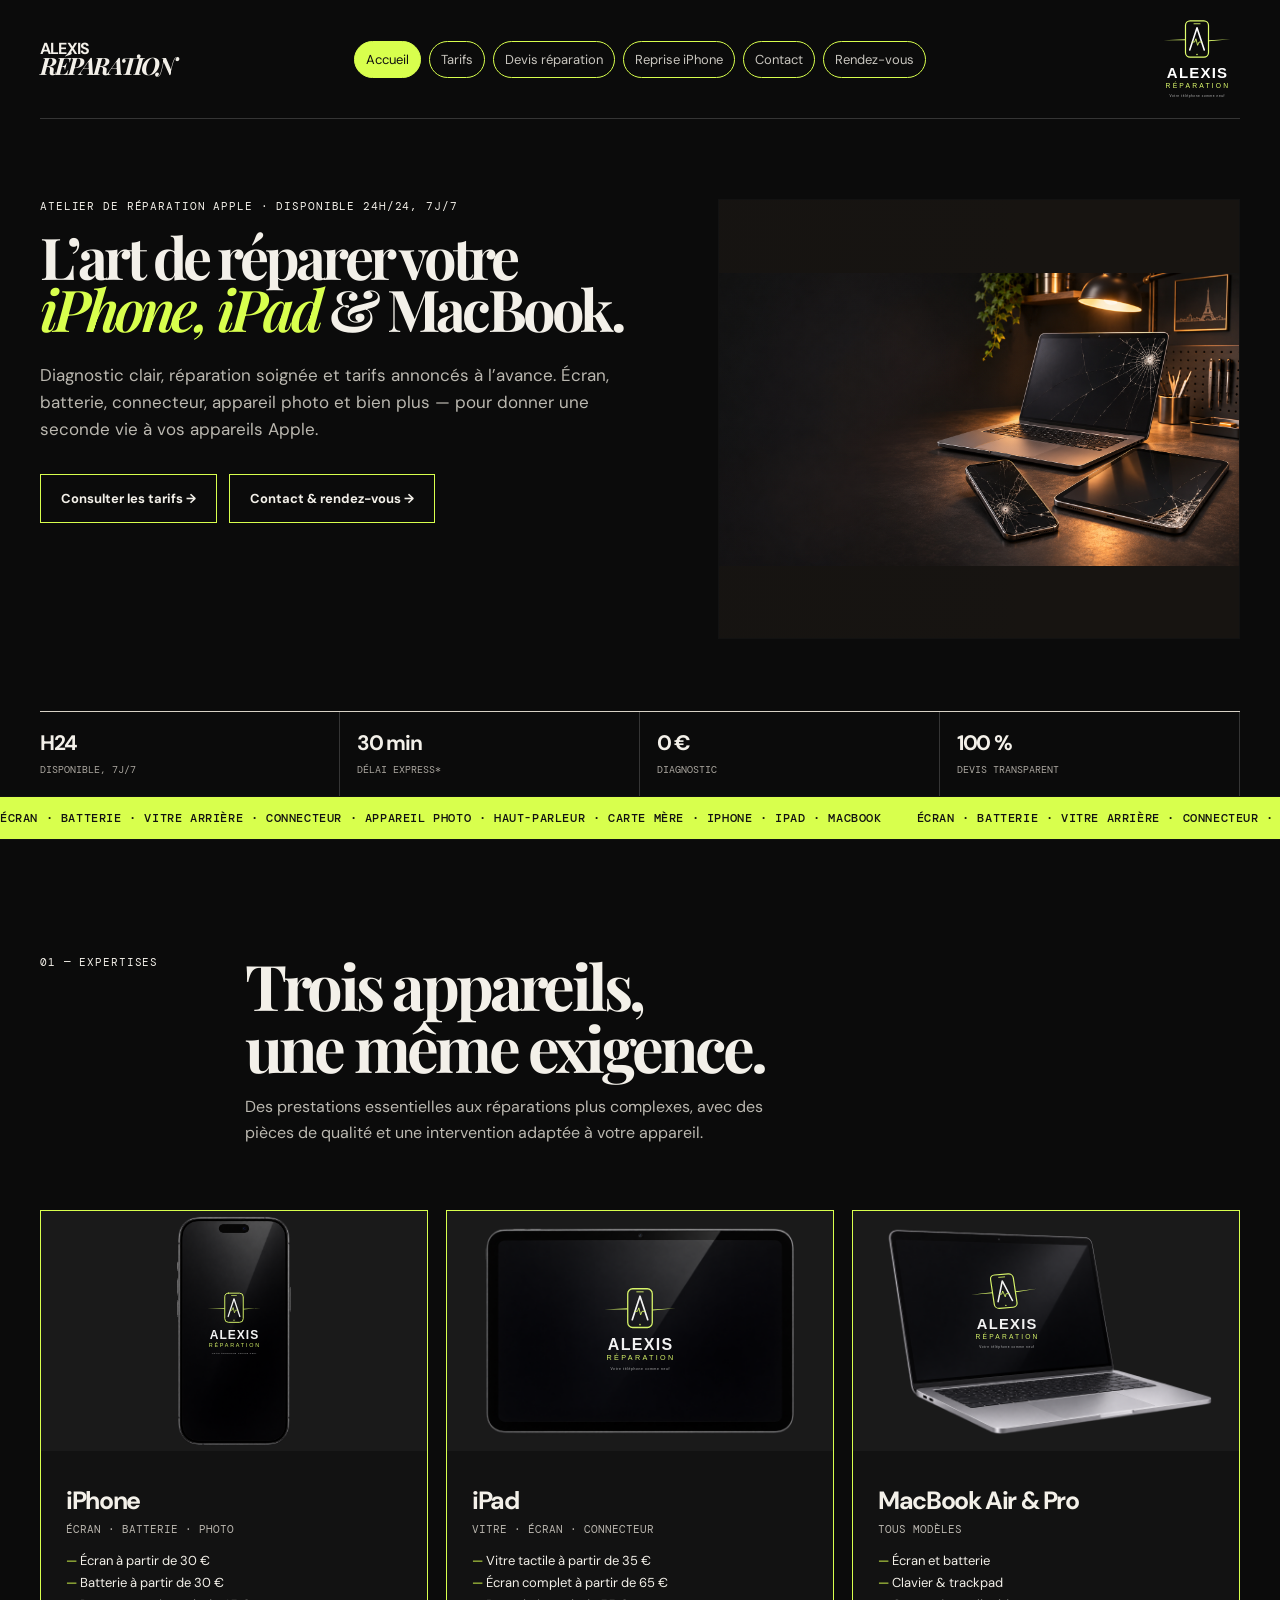
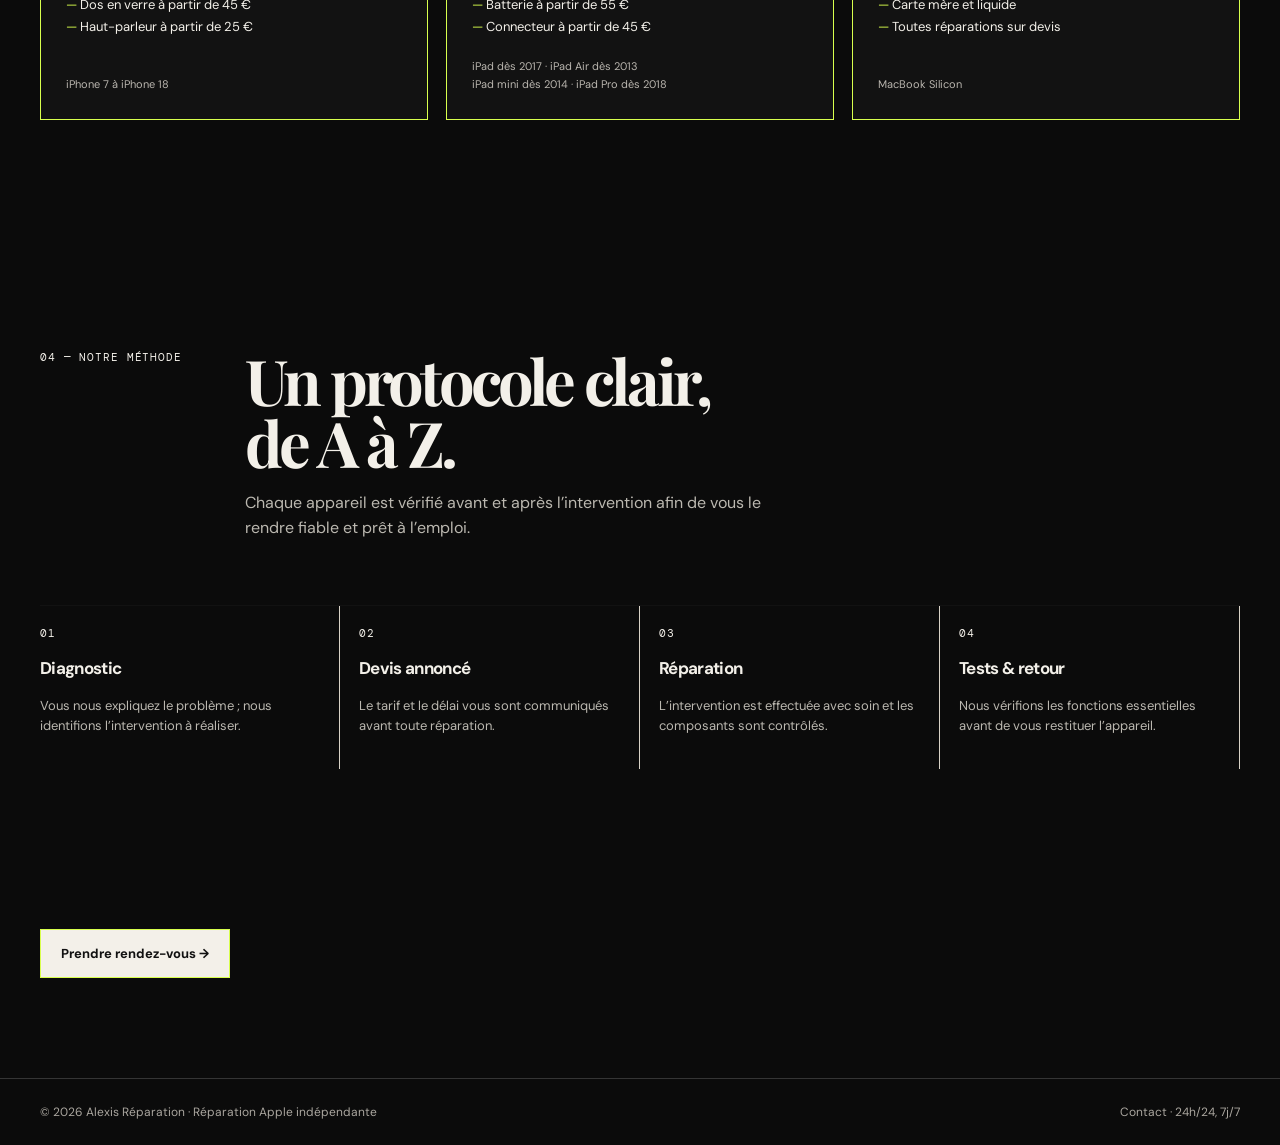
==== commit 4cf77f51: "Garder le menu visible pendant le défilement" ====
--- a/index.html
+++ b/index.html
@@ -1,7 +1,16 @@
 <!doctype html>
-<html lang="fr"><head><meta charset="utf-8"><meta name="viewport" content="width=device-width,initial-scale=1"><meta name="description" content="Alexis Réparation — iPhone, iPad et MacBook. Contact : 0489 43 10 75. Disponible 24h/24, 7j/7."><title>Accueil — Alexis Réparation</title><link rel="stylesheet" href="style.css?v=panel-glow"></head><body>
+<html lang="fr"><head><meta charset="utf-8"><meta name="viewport" content="width=device-width,initial-scale=1"><meta name="description" content="Alexis Réparation — iPhone, iPad et MacBook. Contact : 0489 43 10 75. Disponible 24h/24, 7j/7."><title>Accueil — Alexis Réparation</title><link rel="stylesheet" href="style.css?v=menu-fixe"><script src="navigation.js" defer></script></head><body>
+<div class="site-header">
 <header class="shell topbar"><a class="logo" href="index.html" aria-label="Alexis Réparation, accueil">ALEXIS<b>RÉPARATION</b></a><nav class="site-nav" aria-label="Navigation principale"><a href="index.html" aria-current="page">Accueil</a><a href="tarifs.html">Tarifs</a><a href="devis-reparation.html">Devis réparation</a><a href="estimation.html">Reprise iPhone</a><a href="contact.html">Contact</a><a href="rendez-vous.html">Rendez-vous</a></nav><a class="header-logo" href="index.html" aria-label="Alexis Réparation, accueil"><img src="logo-entete.svg" alt="Logo Alexis Réparation" width="86" height="90"></a></header>
-<main><section class="hero"><div class="shell"><div class="hero-grid"><div><div class="eyebrow">Atelier de réparation Apple · disponible 24h/24, 7j/7</div><h1>L’art de réparer votre <em>iPhone, iPad</em> & MacBook.</h1><p class="lede">Diagnostic clair, réparation soignée et tarifs annoncés à l’avance. Écran, batterie, connecteur, appareil photo et bien plus — pour donner une seconde vie à vos appareils Apple.</p><div class="hero-actions"><a class="button hero-tariffs" href="tarifs.html">Consulter les tarifs →</a><a class="button" href="rendez-vous.html">Contact & rendez-vous →</a></div></div><div class="hero-photo" aria-label="iPhone, iPad et MacBook avec écrans fissurés"></div></div><div class="stats"><div class="stat"><b>H24</b><span>Disponible, 7j/7</span></div><div class="stat"><b>30 min</b><span>Délai express*</span></div><div class="stat"><b>0 €</b><span>Diagnostic</span></div><div class="stat"><b>100 %</b><span>Devis transparent</span></div></div></div></section><div class="ticker"><span>ÉCRAN · BATTERIE · VITRE ARRIÈRE · CONNECTEUR · APPAREIL PHOTO · HAUT-PARLEUR · CARTE MÈRE · IPHONE · IPAD · MACBOOK</span><span>ÉCRAN · BATTERIE · VITRE ARRIÈRE · CONNECTEUR · APPAREIL PHOTO · HAUT-PARLEUR · CARTE MÈRE · IPHONE · IPAD · MACBOOK</span></div><section class="section" id="services"><div class="shell"><div class="section-top"><div class="number">01 — Expertises</div><div><h2 class="page-title">Trois appareils,<br>une même exigence.</h2><p>Des prestations essentielles aux réparations plus complexes, avec des pièces de qualité et une intervention adaptée à votre appareil.</p></div></div><div class="services"><article class="service neon-panel"><svg class="service-image" xmlns="http://www.w3.org/2000/svg" viewBox="0 0 1024 1536" role="img" aria-label="iPhone avec le logo Alexis Réparation à l’écran"><image href="iphone.png" width="1024" height="1536"/><g transform="translate(207 420)" opacity="0.95"><image href="logo-ecran.svg" width="610" height="610"/></g></svg><h3>iPhone</h3><p>ÉCRAN · BATTERIE · PHOTO</p><ul><li>Écran à partir de 30 €</li><li>Batterie à partir de 30 €</li><li>Dos en verre à partir de 45 €</li><li>Haut-parleur à partir de 25 €</li></ul><small class="supported-models">iPhone 7 à iPhone 18</small></article><article class="service neon-panel"><svg class="service-image" xmlns="http://www.w3.org/2000/svg" viewBox="0 0 1536 1024" role="img" aria-label="iPad avec le logo Alexis Réparation à l’écran"><image href="ipad.png" width="1536" height="1024"/><g transform="translate(498 238)" opacity="0.95"><image href="logo-ecran.svg" width="540" height="540"/></g></svg><h3>iPad</h3><p>VITRE · ÉCRAN · CONNECTEUR</p><ul><li>Vitre tactile à partir de 35 €</li><li>Écran complet à partir de 65 €</li><li>Batterie à partir de 55 €</li><li>Connecteur à partir de 45 €</li></ul><small class="supported-models">iPad dès 2017 · iPad Air dès 2013<br>iPad mini dès 2014 · iPad Pro dès 2018</small></article><article class="service neon-panel"><svg class="service-image" xmlns="http://www.w3.org/2000/svg" viewBox="0 0 1536 1024" role="img" aria-label="MacBook avec le logo Alexis Réparation à l’écran"><image href="macbook.png" width="1536" height="1024"/><g transform="matrix(1 -0.08 0.14 0.93 315 210)" opacity="0.95"><svg width="500" height="500" viewBox="0 0 980 980"><defs><clipPath id="mac-symbol"><rect width="980" height="520"/></clipPath></defs><image href="logo-ecran.svg" width="980" height="980" clip-path="url(#mac-symbol)"/></svg></g><svg x="350" y="175" width="500" height="500" viewBox="0 0 980 980" opacity="0.95"><defs><clipPath id="mac-lettering"><rect x="0" y="520" width="980" height="460"/></clipPath></defs><image href="logo-ecran.svg" width="980" height="980" clip-path="url(#mac-lettering)"/></svg></svg><h3>MacBook Air & Pro</h3><p>TOUS MODÈLES</p><ul><li>Écran et batterie</li><li>Clavier & trackpad</li><li>Carte mère et liquide</li><li>Toutes réparations sur devis</li></ul><small class="supported-models">MacBook Silicon</small></article></div></div></section><section class="section protocol"><div class="shell"><div class="section-top"><div class="number">04 — Notre méthode</div><div><h2>Un protocole clair,<br>de A à Z.</h2><p>Chaque appareil est vérifié avant et après l’intervention afin de vous le rendre fiable et prêt à l’emploi.</p></div></div><div class="steps"><article class="step"><div class="number">01</div><h3>Diagnostic</h3><p>Vous nous expliquez le problème ; nous identifions l’intervention à réaliser.</p></article><article class="step"><div class="number">02</div><h3>Devis annoncé</h3><p>Le tarif et le délai vous sont communiqués avant toute réparation.</p></article><article class="step"><div class="number">03</div><h3>Réparation</h3><p>L’intervention est effectuée avec soin et les composants sont contrôlés.</p></article><article class="step"><div class="number">04</div><h3>Tests & retour</h3><p>Nous vérifions les fonctions essentielles avant de vous restituer l’appareil.</p></article></div></div></section><div class="shell home-next"><a class="button dark" href="rendez-vous.html">Prendre rendez-vous →</a></div></main>
+</div>
+<main><section class="hero"><div class="shell"><div class="hero-grid"><div><div class="eyebrow">Atelier de réparation Apple · disponible 24h/24, 7j/7</div><h1>L’art de réparer votre <em>iPhone, iPad</em> & MacBook.</h1><p class="lede">Diagnostic clair, réparation soignée et tarifs annoncés à l’avance. Écran, batterie, connecteur, appareil photo et bien plus — pour donner une seconde vie à vos appareils Apple.</p><div class="hero-actions"><a class="button hero-tariffs" href="tarifs.html">Consulter les tarifs →</a><a class="button" href="rendez-vous.html">Contact & rendez-vous →</a></div></div><div class="hero-photo" aria-label="iPhone, iPad et MacBook avec écrans fissurés"></div></div><div class="stats"><div class="stat"><b>H24</b><span>Disponible, 7j/7</span></div><div class="stat"><b>30 min</b><span>Délai express*</span></div><div class="stat"><b>0 €</b><span>Diagnostic</span></div><div class="stat"><b>100 %</b><span>Devis transparent</span></div></div></div></section><div class="ticker"><div class="ticker-track">
+<span>ÉCRAN · BATTERIE · VITRE ARRIÈRE · CONNECTEUR · APPAREIL PHOTO · HAUT-PARLEUR · CARTE MÈRE · IPHONE · IPAD · MACBOOK</span>
+<span aria-hidden="true">ÉCRAN · BATTERIE · VITRE ARRIÈRE · CONNECTEUR · APPAREIL PHOTO · HAUT-PARLEUR · CARTE MÈRE · IPHONE · IPAD · MACBOOK</span>
+<span aria-hidden="true">ÉCRAN · BATTERIE · VITRE ARRIÈRE · CONNECTEUR · APPAREIL PHOTO · HAUT-PARLEUR · CARTE MÈRE · IPHONE · IPAD · MACBOOK</span>
+<span aria-hidden="true">ÉCRAN · BATTERIE · VITRE ARRIÈRE · CONNECTEUR · APPAREIL PHOTO · HAUT-PARLEUR · CARTE MÈRE · IPHONE · IPAD · MACBOOK</span>
+<span aria-hidden="true">ÉCRAN · BATTERIE · VITRE ARRIÈRE · CONNECTEUR · APPAREIL PHOTO · HAUT-PARLEUR · CARTE MÈRE · IPHONE · IPAD · MACBOOK</span>
+<span aria-hidden="true">ÉCRAN · BATTERIE · VITRE ARRIÈRE · CONNECTEUR · APPAREIL PHOTO · HAUT-PARLEUR · CARTE MÈRE · IPHONE · IPAD · MACBOOK</span>
+</div></div><section class="section" id="services"><div class="shell"><div class="section-top"><div class="number">01 — Expertises</div><div><h2 class="page-title">Trois appareils,<br>une même exigence.</h2><p>Des prestations essentielles aux réparations plus complexes, avec des pièces de qualité et une intervention adaptée à votre appareil.</p></div></div><div class="services"><article class="service neon-panel"><svg class="service-image" xmlns="http://www.w3.org/2000/svg" viewBox="0 0 1024 1536" role="img" aria-label="iPhone avec le logo Alexis Réparation à l’écran"><image href="iphone.png" width="1024" height="1536"/><g transform="translate(207 420)" opacity="0.95"><image href="logo-ecran.svg" width="610" height="610"/></g></svg><h3>iPhone</h3><p>ÉCRAN · BATTERIE · PHOTO</p><ul><li>Écran à partir de 30 €</li><li>Batterie à partir de 30 €</li><li>Dos en verre à partir de 45 €</li><li>Haut-parleur à partir de 25 €</li></ul><small class="supported-models">iPhone 7 à iPhone 18</small></article><article class="service neon-panel"><svg class="service-image" xmlns="http://www.w3.org/2000/svg" viewBox="0 0 1536 1024" role="img" aria-label="iPad avec le logo Alexis Réparation à l’écran"><image href="ipad.png" width="1536" height="1024"/><g transform="translate(498 238)" opacity="0.95"><image href="logo-ecran.svg" width="540" height="540"/></g></svg><h3>iPad</h3><p>VITRE · ÉCRAN · CONNECTEUR</p><ul><li>Vitre tactile à partir de 35 €</li><li>Écran complet à partir de 65 €</li><li>Batterie à partir de 55 €</li><li>Connecteur à partir de 45 €</li></ul><small class="supported-models">iPad dès 2017 · iPad Air dès 2013<br>iPad mini dès 2014 · iPad Pro dès 2018</small></article><article class="service neon-panel"><svg class="service-image" xmlns="http://www.w3.org/2000/svg" viewBox="0 0 1536 1024" role="img" aria-label="MacBook avec le logo Alexis Réparation à l’écran"><image href="macbook.png" width="1536" height="1024"/><g transform="matrix(1 -0.08 0.14 0.93 315 210)" opacity="0.95"><svg width="500" height="500" viewBox="0 0 980 980"><defs><clipPath id="mac-symbol"><rect width="980" height="520"/></clipPath></defs><image href="logo-ecran.svg" width="980" height="980" clip-path="url(#mac-symbol)"/></svg></g><svg x="350" y="175" width="500" height="500" viewBox="0 0 980 980" opacity="0.95"><defs><clipPath id="mac-lettering"><rect x="0" y="520" width="980" height="460"/></clipPath></defs><image href="logo-ecran.svg" width="980" height="980" clip-path="url(#mac-lettering)"/></svg></svg><h3>MacBook Air & Pro</h3><p>TOUS MODÈLES</p><ul><li>Écran et batterie</li><li>Clavier & trackpad</li><li>Carte mère et liquide</li><li>Toutes réparations sur devis</li></ul><small class="supported-models">MacBook Silicon</small></article></div></div></section><section class="section protocol"><div class="shell"><div class="section-top"><div class="number">04 — Notre méthode</div><div><h2>Un protocole clair,<br>de A à Z.</h2><p>Chaque appareil est vérifié avant et après l’intervention afin de vous le rendre fiable et prêt à l’emploi.</p></div></div><div class="steps"><article class="step"><div class="number">01</div><h3>Diagnostic</h3><p>Vous nous expliquez le problème ; nous identifions l’intervention à réaliser.</p></article><article class="step"><div class="number">02</div><h3>Devis annoncé</h3><p>Le tarif et le délai vous sont communiqués avant toute réparation.</p></article><article class="step"><div class="number">03</div><h3>Réparation</h3><p>L’intervention est effectuée avec soin et les composants sont contrôlés.</p></article><article class="step"><div class="number">04</div><h3>Tests & retour</h3><p>Nous vérifions les fonctions essentielles avant de vous restituer l’appareil.</p></article></div></div></section><div class="shell home-next"><a class="button dark" href="rendez-vous.html">Prendre rendez-vous →</a></div></main>
 <footer class="site-footer"><div class="shell"><span>© 2026 Alexis Réparation · Réparation Apple indépendante</span><a href="contact.html">Contact · 24h/24, 7j/7</a></div></footer>
 
 </body></html>
--- a/style.css
+++ b/style.css
@@ -15,17 +15,68 @@
     .service:nth-child(3):before{background:#d6a18e url('macbook.png') center/contain no-repeat}
     .hero h1 em{color:var(--acid)}
     .ticker{color:#111}
+    .ticker-track {
+      display: flex;
+      width: max-content;
+      min-width: 200%;
+      animation: ticker-scroll-right 45s linear infinite;
+    }
+    .ticker-track > span {
+      flex: 1 0 auto;
+    }
+    /* Les deux moitiés de la piste ont le même contenu. */
+    @keyframes ticker-scroll-right {
+      from { transform: translateX(-50%); }
+      to { transform: translateX(0); }
+    }
+    @media (prefers-reduced-motion: reduce) {
+      .ticker-track {
+        display: block;
+        width: auto;
+        min-width: 0;
+        padding-inline: 20px;
+        white-space: normal;
+        text-align: center;
+        animation: none;
+      }
+      .ticker-track > span {
+        padding: 0;
+      }
+      .ticker-track > [aria-hidden="true"] {
+        display: none;
+      }
+    }
     .service li:before{color:var(--acid)}
     /* Déclinaison noire intégrale. */
     body,.hero,.protocol,.calculator,.contact{background:#0b0b0b;color:#f3f0e9}
     .topbar{border-color:#353535}.lede,.section-top p,.step p{color:#bbb8b0}.stat{border-color:#353535}.stat span{color:#aaa69f}
-    .button{border-color:#f3f0e9}.button.dark{background:#f3f0e9;color:#111}.button:not(.dark):not(:disabled):hover{background:var(--button-hover-background,#f3f0e9);color:var(--button-hover-color,#111)}
+    .button{border-color:#f3f0e9}.button.dark{background:#f3f0e9;color:#111}.button:not(.dark):not(:disabled):hover{background:var(--button-hover-background,#f3f0e9);color:#111}
     .service{background:#121212;border-color:#575757}.service p{color:#b9b5ae}.service:before{background-color:#1a1a1a}.service:nth-child(2):before{background-color:#1a1a1a}.service:nth-child(3):before{background-color:#1a1a1a}
     .calculator{border-block:1px solid #3f3f3f}.selects{background:#151515;border-color:#5f5f5f}.selects label{color:#ddd8cf}select{background:#0b0b0b;color:#f3f0e9;border-color:#5f5f5f}.estimate{background:var(--acid);color:#111}
     .contact{border-top:1px solid #3f3f3f}.info{border-color:#3f3f3f}.foot{color:#9f9b93}
   
 
 /* Navigation commune et formulaires */
+html:has(.site-header) {
+  scroll-padding-block-start: var(--site-header-offset, 132px);
+}
+.site-header {
+  position: sticky;
+  top: 0;
+  z-index: 10;
+  background: var(--site-background, #0b0b0b);
+}
+@media (max-width: 850px) {
+  .site-header .topbar {
+    min-height: 0;
+    gap: 8px;
+    padding-block: 8px;
+  }
+  .site-header .header-logo img {
+    width: 49px;
+    height: 52px;
+  }
+}
 body{margin:0;color-scheme:dark;font-family:"DM Sans",system-ui,sans-serif}
 .topbar{height:auto;min-height:90px;gap:24px;padding-block:22px;flex-wrap:wrap}
 .site-nav{display:flex;gap:8px;flex-wrap:wrap;align-items:center;justify-content:center}
@@ -127,8 +178,11 @@
 .model-tile{display:flex;align-items:center;gap:14px;min-width:0;min-height:112px;padding:18px;background:#1c1c1c;color:#f3f0e9;border:1px solid var(--acid);border-radius:16px;text-align:left;font:inherit;cursor:pointer}
 .model-tile:hover{background:#252b18}
 .model-tile:focus-visible,.catalogue-back:focus-visible{outline:2px solid var(--acid);outline-offset:4px}
-.model-thumbnail{flex:0 0 45px;height:68px;display:flex;justify-content:center;align-items:center}
-.model-thumbnail img{display:block;width:45px;height:68px;object-fit:contain}
+.model-thumbnail{flex:0 0 var(--model-thumbnail-width,45px);height:68px;display:flex;justify-content:center;align-items:center}
+.model-thumbnail img{display:block;width:var(--model-thumbnail-width,45px);height:68px;object-fit:contain}
+.model-thumbnail:is([data-device-image="ipad.png"], [data-device-image="macbook.png"]) {
+  --model-thumbnail-width: clamp(72px, 8vw, 84px);
+}
 .model-label{font-size:17px;font-weight:700;line-height:1.3;letter-spacing:-.03em;overflow-wrap:anywhere}
 .model-arrow{margin-left:auto;color:var(--acid);font-size:26px;line-height:1;flex-shrink:0}
 .model-detail{display:block;margin-top:7px;font-size:11px;font-weight:400;line-height:1.5;color:#bbb8b0;letter-spacing:0}
@@ -146,7 +200,7 @@
 .trade-layout{display:grid;grid-template-columns:1fr 1fr;gap:65px;align-items:start}
 .trade-intro h1{margin-top:20px}.trade-intro h1 em{color:var(--acid);font-weight:600}
 .trade-intro>p{max-width:510px;line-height:1.7;color:#bbb8b0;font-size:16px}
-.trade-intro .trade-range{display:inline-block;color:var(--acid);font-family:"DM Mono",monospace;font-size:13px;border:1px solid #454545;border-radius:99px;padding:8px 15px}
+.trade-intro .trade-range{display:inline-block;color:var(--acid);font-family:"DM Mono",monospace;font-size:13px;border:1px solid var(--acid);border-radius:99px;padding:8px 15px}
 .trade-intro .trade-caption{font-size:13px;max-width:430px}
 .trade-form{padding:30px;background:#151515;border:1px solid #555;min-width:0}
 .trade-form>label{margin-top:0}.trade-form select{font-size:16px}
@@ -193,8 +247,9 @@
 }
 .hero-tariffs {
   background: #0b0b0b;
-  --button-hover-background: #0b0b0b;
-  --button-hover-color: #f3f0e9;
+}
+.hero-actions .button {
+  --button-hover-background: var(--acid);
 }
 .trade-form .trade-contact {
   --button-hover-background: var(--acid);
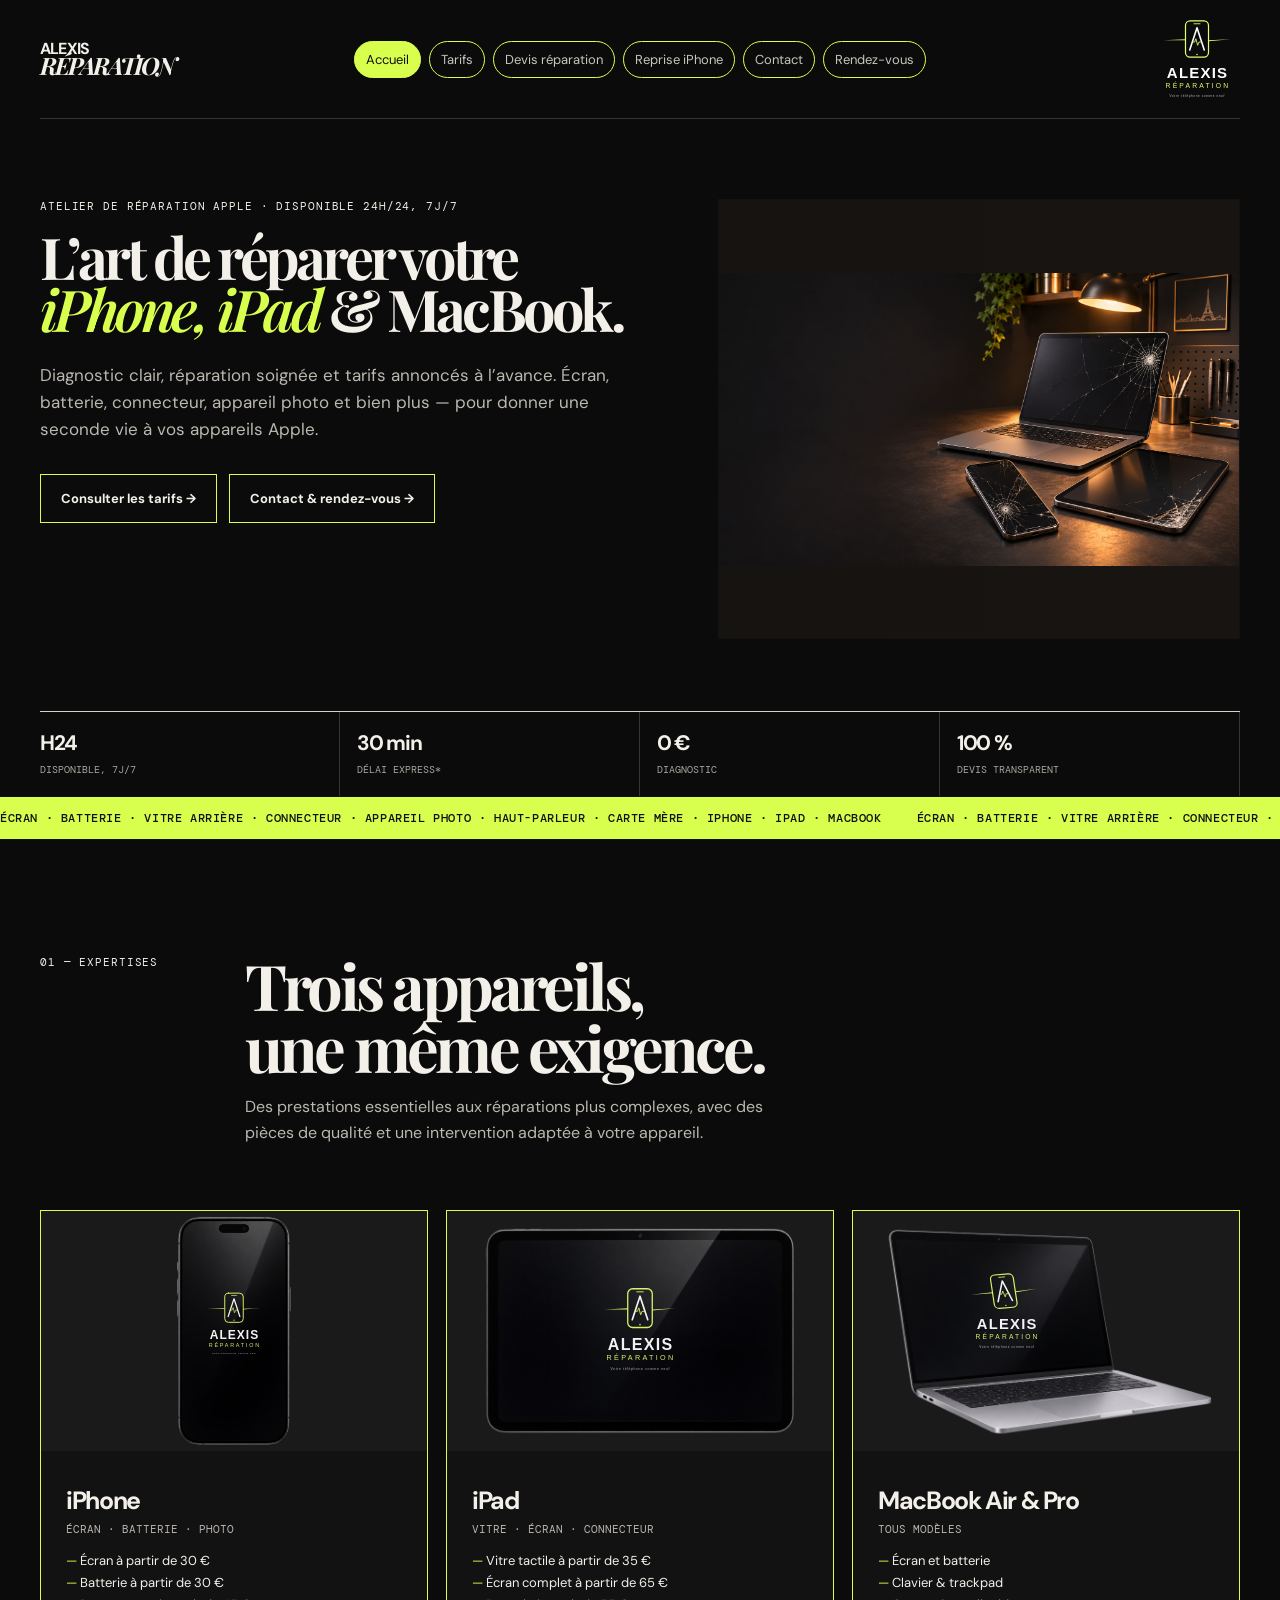
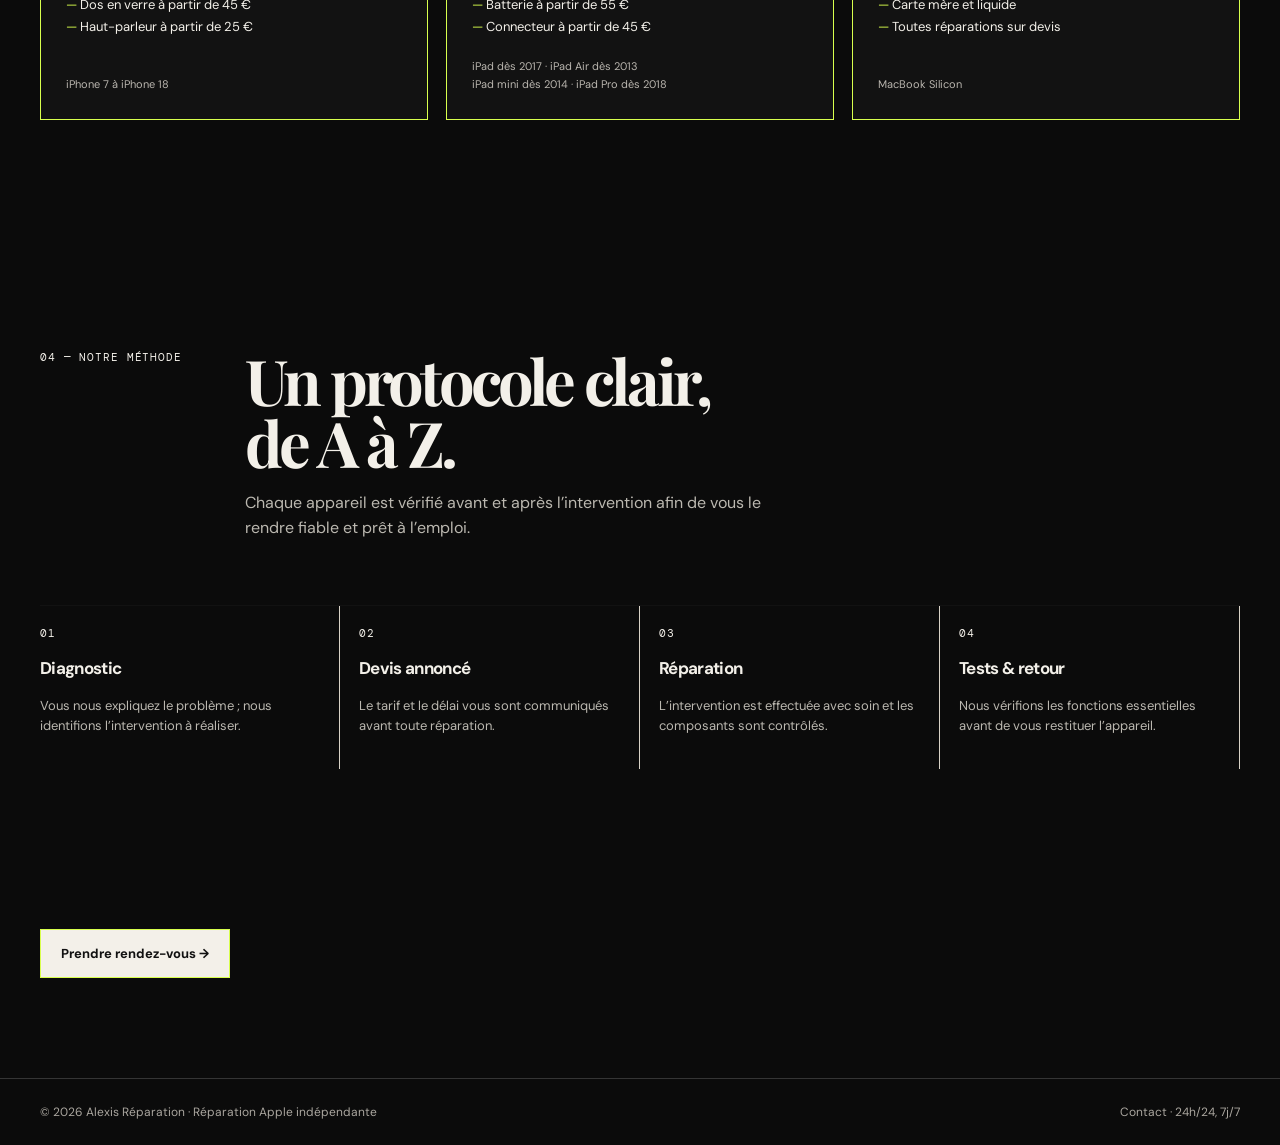
==== commit 978e077a: "Fixer uniquement les six liens de navigation" ====
--- a/index.html
+++ b/index.html
@@ -1,7 +1,7 @@
 <!doctype html>
-<html lang="fr"><head><meta charset="utf-8"><meta name="viewport" content="width=device-width,initial-scale=1"><meta name="description" content="Alexis Réparation — iPhone, iPad et MacBook. Contact : 0489 43 10 75. Disponible 24h/24, 7j/7."><title>Accueil — Alexis Réparation</title><link rel="stylesheet" href="style.css?v=menu-fixe"><script src="navigation.js" defer></script></head><body>
+<html lang="fr"><head><meta charset="utf-8"><meta name="viewport" content="width=device-width,initial-scale=1"><meta name="description" content="Alexis Réparation — iPhone, iPad et MacBook. Contact : 0489 43 10 75. Disponible 24h/24, 7j/7."><title>Accueil — Alexis Réparation</title><link rel="stylesheet" href="style.css?v=bulles-fixes"><script src="navigation.js?v=bulles-fixes" defer></script></head><body>
 <div class="site-header">
-<header class="shell topbar"><a class="logo" href="index.html" aria-label="Alexis Réparation, accueil">ALEXIS<b>RÉPARATION</b></a><nav class="site-nav" aria-label="Navigation principale"><a href="index.html" aria-current="page">Accueil</a><a href="tarifs.html">Tarifs</a><a href="devis-reparation.html">Devis réparation</a><a href="estimation.html">Reprise iPhone</a><a href="contact.html">Contact</a><a href="rendez-vous.html">Rendez-vous</a></nav><a class="header-logo" href="index.html" aria-label="Alexis Réparation, accueil"><img src="logo-entete.svg" alt="Logo Alexis Réparation" width="86" height="90"></a></header>
+<header class="shell topbar"><a class="logo" href="index.html" aria-label="Alexis Réparation, accueil">ALEXIS<b>RÉPARATION</b></a><div class="site-nav-slot"><nav class="site-nav" aria-label="Navigation principale"><a href="index.html" aria-current="page">Accueil</a><a href="tarifs.html">Tarifs</a><a href="devis-reparation.html">Devis réparation</a><a href="estimation.html">Reprise iPhone</a><a href="contact.html">Contact</a><a href="rendez-vous.html">Rendez-vous</a></nav></div><a class="header-logo" href="index.html" aria-label="Alexis Réparation, accueil"><img src="logo-entete.svg" alt="Logo Alexis Réparation" width="86" height="90"></a></header>
 </div>
 <main><section class="hero"><div class="shell"><div class="hero-grid"><div><div class="eyebrow">Atelier de réparation Apple · disponible 24h/24, 7j/7</div><h1>L’art de réparer votre <em>iPhone, iPad</em> & MacBook.</h1><p class="lede">Diagnostic clair, réparation soignée et tarifs annoncés à l’avance. Écran, batterie, connecteur, appareil photo et bien plus — pour donner une seconde vie à vos appareils Apple.</p><div class="hero-actions"><a class="button hero-tariffs" href="tarifs.html">Consulter les tarifs →</a><a class="button" href="rendez-vous.html">Contact & rendez-vous →</a></div></div><div class="hero-photo" aria-label="iPhone, iPad et MacBook avec écrans fissurés"></div></div><div class="stats"><div class="stat"><b>H24</b><span>Disponible, 7j/7</span></div><div class="stat"><b>30 min</b><span>Délai express*</span></div><div class="stat"><b>0 €</b><span>Diagnostic</span></div><div class="stat"><b>100 %</b><span>Devis transparent</span></div></div></div></section><div class="ticker"><div class="ticker-track">
 <span>ÉCRAN · BATTERIE · VITRE ARRIÈRE · CONNECTEUR · APPAREIL PHOTO · HAUT-PARLEUR · CARTE MÈRE · IPHONE · IPAD · MACBOOK</span>
--- a/style.css
+++ b/style.css
@@ -57,14 +57,34 @@
   
 
 /* Navigation commune et formulaires */
-html:has(.site-header) {
-  scroll-padding-block-start: var(--site-header-offset, 132px);
+html:has(.site-nav-slot) {
+  scroll-padding-block-start: var(--site-menu-offset, 90px);
 }
 .site-header {
-  position: sticky;
-  top: 0;
+  background: var(--site-background, #0b0b0b);
+}
+.site-nav-slot {
+  min-height: var(--site-menu-height, 0px);
+}
+.site-nav-slot > .site-nav {
+  justify-content: center;
+}
+.site-nav-slot.is-pinned > .site-nav {
+  position: fixed;
+  top: var(--site-menu-top);
+  inset-inline: 0;
+  width: max-content;
+  max-width: min(1200px, calc(100% - 40px));
+  margin-inline: auto;
   z-index: 10;
+}
+:where(.site-nav-slot.is-pinned) .site-nav a {
   background: var(--site-background, #0b0b0b);
+}
+@media (max-width: 760px) {
+  .site-nav-slot.is-pinned > .site-nav {
+    max-width: calc(100% - 30px);
+  }
 }
 @media (max-width: 850px) {
   .site-header .topbar {
@@ -166,7 +186,7 @@
 @media(max-width:760px){.form-layout{grid-template-columns:1fr;gap:25px}.form-fields{grid-template-columns:1fr}.field.wide{grid-column:auto}.repair-form{padding:22px}.site-nav{gap:3px;justify-content:flex-start}.site-nav a{font-size:12px;padding:9px}.page-calculator{padding-top:55px}.calc-grid{gap:30px}.topbar .call{font-size:10px;padding:10px}.price-grid{grid-template-columns:1fr}}
 .topbar{display:grid;grid-template-columns:minmax(0,1fr) auto minmax(0,1fr);gap:20px;padding-block:14px}
 .topbar>.logo{grid-column:1;grid-row:1;justify-self:start;margin:0}
-.topbar>.site-nav{grid-column:2;grid-row:1;order:initial;justify-content:center;flex-basis:auto}
+.topbar>:is(.site-nav,.site-nav-slot){grid-column:2;grid-row:1;order:initial;justify-content:center;flex-basis:auto}
 .header-logo{grid-column:3;grid-row:1;justify-self:end;display:block;line-height:0}
 .header-logo img{display:block;width:86px;height:90px;object-fit:contain}
 .iphone-catalog{grid-column:1/-1;min-width:0}
@@ -193,7 +213,7 @@
 @media(max-width:1050px){.model-grid{grid-template-columns:repeat(3,minmax(0,1fr))}}
 @media(max-width:800px){.model-grid{grid-template-columns:repeat(2,minmax(0,1fr))}}
 @media(max-width:490px){.model-grid{grid-template-columns:1fr;gap:12px}.model-tile{min-height:95px}.model-label{font-size:18px}.catalogue-heading h2{font-size:23px}}
-@media(max-width:850px){.topbar{grid-template-columns:1fr 1fr;gap:12px}.topbar>.logo{grid-column:1}.header-logo{grid-column:2}.topbar>.site-nav{grid-column:1/-1;grid-row:2;justify-content:center}.header-logo img{width:70px;height:74px}}
+@media(max-width:850px){.topbar{grid-template-columns:1fr 1fr;gap:12px}.topbar>.logo{grid-column:1}.header-logo{grid-column:2}.topbar>:is(.site-nav,.site-nav-slot){grid-column:1/-1;grid-row:2;justify-content:center}.header-logo img{width:70px;height:74px}}
 
 /* Estimation de reprise */
 .trade-section{padding:85px 0 100px;min-height:70vh}
